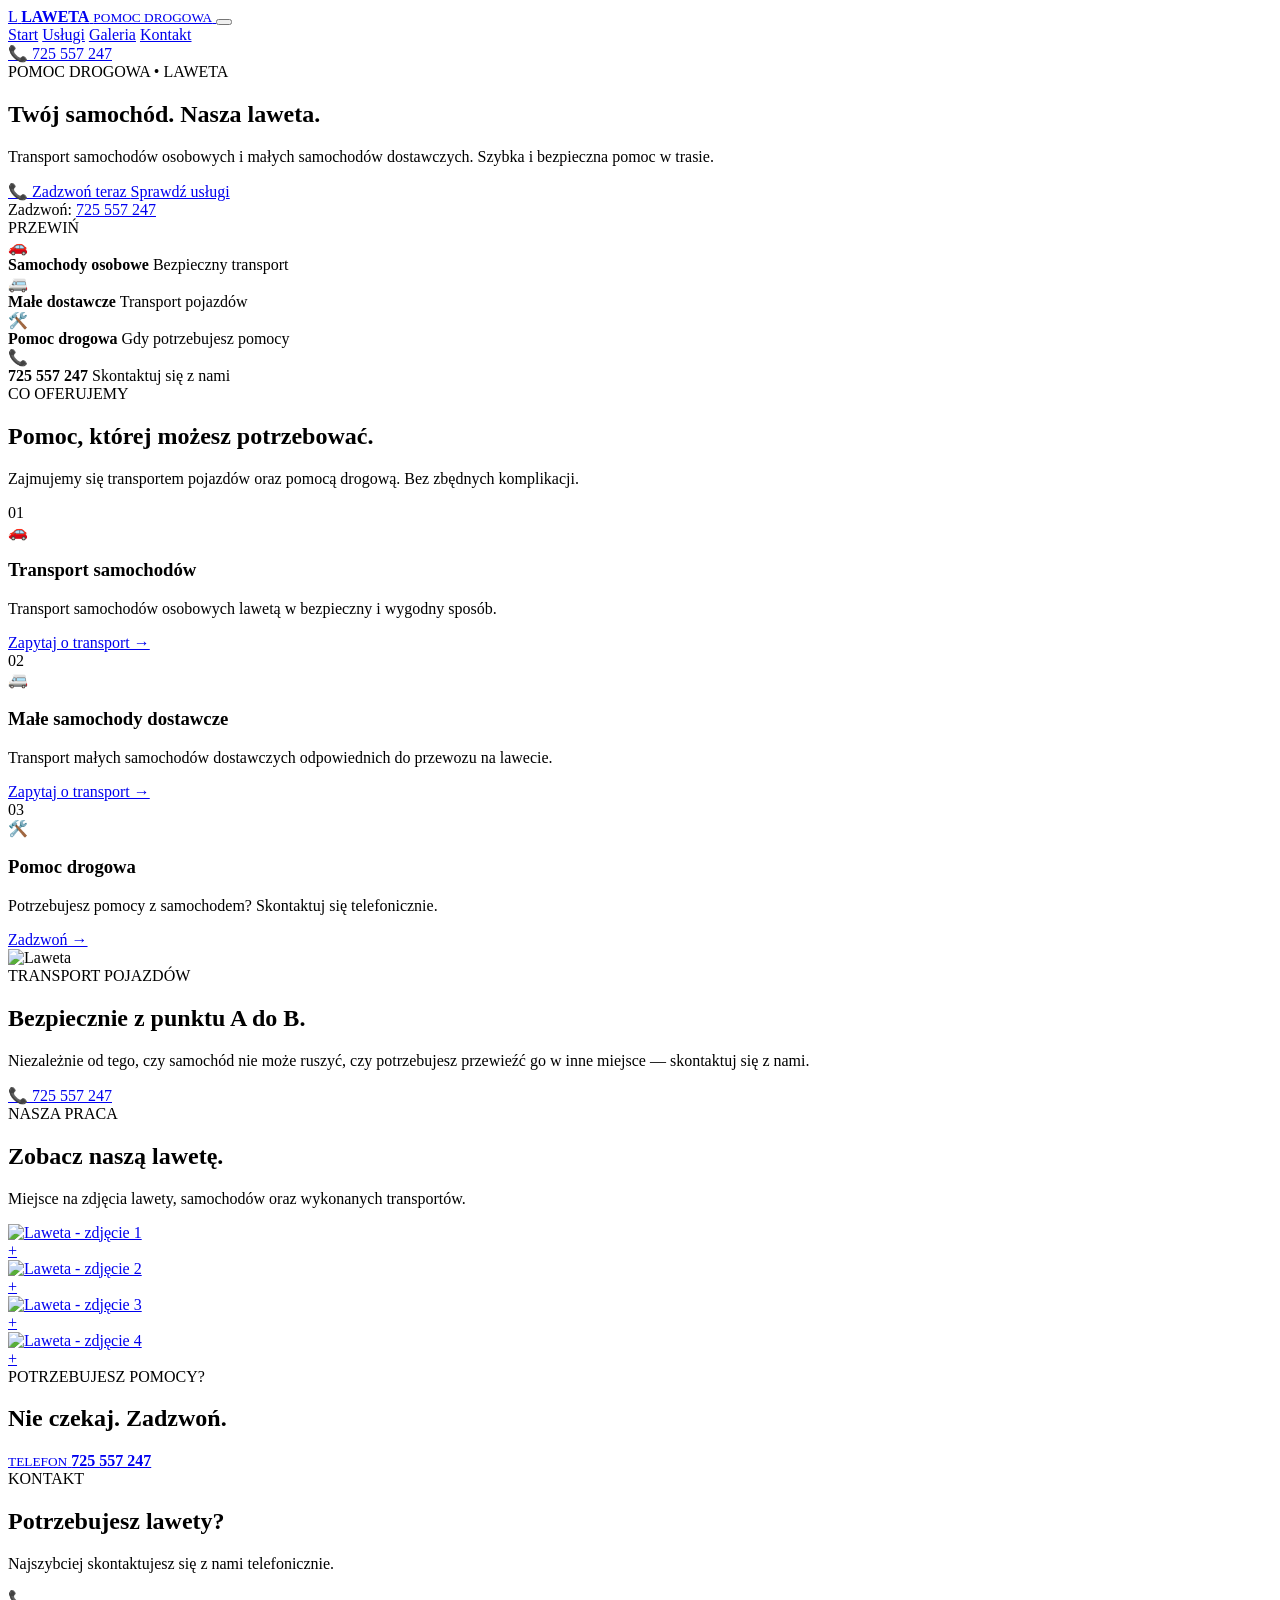
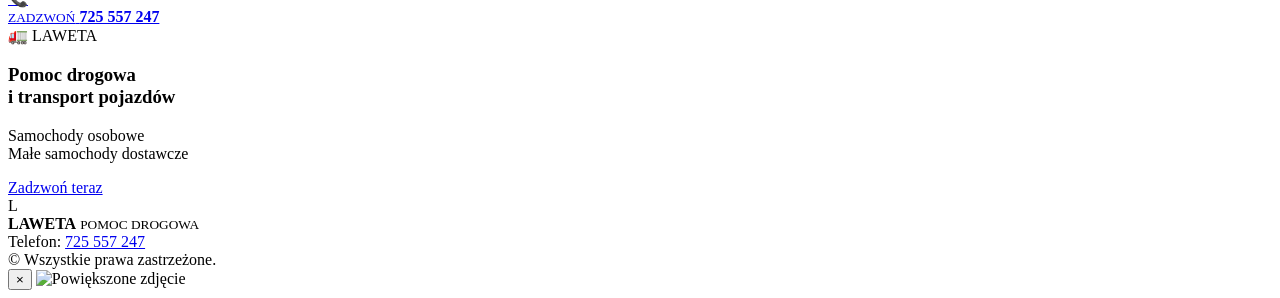
==== index.html @ d3f3c5e8 "Add initial HTML structure for towing service website This HTML file serves as the main structure fo" ====
<!DOCTYPE html>
<html lang="pl">
<head>
    <meta charset="UTF-8">
    <meta name="viewport" content="width=device-width, initial-scale=1.0">

    <meta name="description" content="Pomoc drogowa i transport pojazdów lawetą. Samochody osobowe i małe samochody dostawcze. Zadzwoń: 725 557 247.">
    <meta name="theme-color" content="#0b0b0b">

    <title>Laweta | Pomoc Drogowa — 725 557 247</title>

    <link rel="stylesheet" href="style.css">
</head>

<body>

    <!-- ================= HEADER ================= -->

    <header class="header" id="header">
        <div class="container nav">

            <a href="#home" class="logo">
                <span class="logo-mark">L</span>
                <span class="logo-text">
                    <strong>LAWETA</strong>
                    <small>POMOC DROGOWA</small>
                </span>
            </a>

            <button class="menu-toggle" id="menuToggle" aria-label="Otwórz menu">
                <span></span>
                <span></span>
                <span></span>
            </button>

            <nav class="nav-menu" id="navMenu">
                <a href="#home">Start</a>
                <a href="#uslugi">Usługi</a>
                <a href="#galeria">Galeria</a>
                <a href="#kontakt">Kontakt</a>
            </nav>

            <a href="tel:+48725557247" class="nav-phone">
                📞 725 557 247
            </a>

        </div>
    </header>


    <main>

        <!-- ================= HERO ================= -->

        <section class="hero" id="home">

            <div class="hero-overlay"></div>

            <div class="container hero-content">

                <div class="hero-text">

                    <div class="hero-badge">
                        <span class="status-dot"></span>
                        POMOC DROGOWA • LAWETA
                    </div>

                    <h1>
                        Twój samochód.
                        <span>Nasza laweta.</span>
                    </h1>

                    <p class="hero-description">
                        Transport samochodów osobowych i małych samochodów
                        dostawczych. Szybka i bezpieczna pomoc w trasie.
                    </p>

                    <div class="hero-buttons">

                        <a href="tel:+48725557247" class="btn btn-primary">
                            📞 Zadzwoń teraz
                        </a>

                        <a href="#uslugi" class="btn btn-secondary">
                            Sprawdź usługi
                        </a>

                    </div>

                    <div class="hero-phone">
                        <span>Zadzwoń:</span>
                        <a href="tel:+48725557247">725 557 247</a>
                    </div>

                </div>

            </div>

            <div class="scroll-down">
                <span></span>
                PRZEWIŃ
            </div>

        </section>


        <!-- ================= QUICK INFO ================= -->

        <section class="quick-info">

            <div class="container quick-grid">

                <div class="quick-item">
                    <div class="quick-icon">🚗</div>
                    <div>
                        <strong>Samochody osobowe</strong>
                        <span>Bezpieczny transport</span>
                    </div>
                </div>

                <div class="quick-item">
                    <div class="quick-icon">🚐</div>
                    <div>
                        <strong>Małe dostawcze</strong>
                        <span>Transport pojazdów</span>
                    </div>
                </div>

                <div class="quick-item">
                    <div class="quick-icon">🛠️</div>
                    <div>
                        <strong>Pomoc drogowa</strong>
                        <span>Gdy potrzebujesz pomocy</span>
                    </div>
                </div>

                <div class="quick-item">
                    <div class="quick-icon">📞</div>
                    <div>
                        <strong>725 557 247</strong>
                        <span>Skontaktuj się z nami</span>
                    </div>
                </div>

            </div>

        </section>


        <!-- ================= SERVICES ================= -->

        <section class="section services" id="uslugi">

            <div class="container">

                <div class="section-heading">

                    <div class="section-label">
                        <span></span>
                        CO OFERUJEMY
                    </div>

                    <h2>
                        Pomoc, której możesz
                        <span>potrzebować.</span>
                    </h2>

                    <p>
                        Zajmujemy się transportem pojazdów oraz pomocą
                        drogową. Bez zbędnych komplikacji.
                    </p>

                </div>


                <div class="services-grid">

                    <article class="service-card">

                        <div class="service-number">01</div>
                        <div class="service-icon">🚗</div>

                        <h3>Transport samochodów</h3>

                        <p>
                            Transport samochodów osobowych lawetą
                            w bezpieczny i wygodny sposób.
                        </p>

                        <a href="tel:+48725557247">
                            Zapytaj o transport →
                        </a>

                    </article>


                    <article class="service-card featured">

                        <div class="service-number">02</div>
                        <div class="service-icon">🚐</div>

                        <h3>Małe samochody dostawcze</h3>

                        <p>
                            Transport małych samochodów dostawczych
                            odpowiednich do przewozu na lawecie.
                        </p>

                        <a href="tel:+48725557247">
                            Zapytaj o transport →
                        </a>

                    </article>


                    <article class="service-card">

                        <div class="service-number">03</div>
                        <div class="service-icon">🛠️</div>

                        <h3>Pomoc drogowa</h3>

                        <p>
                            Potrzebujesz pomocy z samochodem?
                            Skontaktuj się telefonicznie.
                        </p>

                        <a href="tel:+48725557247">
                            Zadzwoń →
                        </a>

                    </article>

                </div>

            </div>

        </section>


        <!-- ================= IMAGE SECTION ================= -->

        <section class="photo-feature">

            <div class="photo-feature-image">

                <!--
                    ZMIEŃ NA SWOJE ZDJĘCIE:
                    images/laweta-1.jpg
                -->

                <img
                    src="images/laweta-1.jpg"
                    alt="Laweta"
                    loading="lazy"
                >

            </div>

            <div class="photo-feature-content">

                <div class="section-label">
                    <span></span>
                    TRANSPORT POJAZDÓW
                </div>

                <h2>
                    Bezpiecznie
                    <span>z punktu A do B.</span>
                </h2>

                <p>
                    Niezależnie od tego, czy samochód nie może ruszyć,
                    czy potrzebujesz przewieźć go w inne miejsce —
                    skontaktuj się z nami.
                </p>

                <a href="tel:+48725557247" class="btn btn-primary">
                    📞 725 557 247
                </a>

            </div>

        </section>


        <!-- ================= GALLERY ================= -->

        <section class="section gallery-section" id="galeria">

            <div class="container">

                <div class="section-heading gallery-heading">

                    <div class="section-label">
                        <span></span>
                        NASZA PRACA
                    </div>

                    <h2>
                        Zobacz <span>naszą lawetę.</span>
                    </h2>

                    <p>
                        Miejsce na zdjęcia lawety, samochodów oraz
                        wykonanych transportów.
                    </p>

                </div>


                <div class="gallery">

                    <a href="images/laweta-1.jpg"
                       class="gallery-item gallery-large"
                       data-lightbox="gallery">

                        <img
                            src="images/laweta-1.jpg"
                            alt="Laweta - zdjęcie 1"
                            loading="lazy"
                        >

                        <div class="gallery-overlay">
                            <span>+</span>
                        </div>

                    </a>


                    <a href="images/laweta-2.jpg"
                       class="gallery-item"
                       data-lightbox="gallery">

                        <img
                            src="images/laweta-2.jpg"
                            alt="Laweta - zdjęcie 2"
                            loading="lazy"
                        >

                        <div class="gallery-overlay">
                            <span>+</span>
                        </div>

                    </a>


                    <a href="images/laweta-3.jpg"
                       class="gallery-item"
                       data-lightbox="gallery">

                        <img
                            src="images/laweta-3.jpg"
                            alt="Laweta - zdjęcie 3"
                            loading="lazy"
                        >

                        <div class="gallery-overlay">
                            <span>+</span>
                        </div>

                    </a>


                    <a href="images/laweta-4.jpg"
                       class="gallery-item"
                       data-lightbox="gallery">

                        <img
                            src="images/laweta-4.jpg"
                            alt="Laweta - zdjęcie 4"
                            loading="lazy"
                        >

                        <div class="gallery-overlay">
                            <span>+</span>
                        </div>

                    </a>

                </div>

            </div>

        </section>


        <!-- ================= CTA ================= -->

        <section class="cta">

            <div class="cta-lines"></div>

            <div class="container cta-content">

                <div>
                    <div class="section-label">
                        <span></span>
                        POTRZEBUJESZ POMOCY?
                    </div>

                    <h2>
                        Nie czekaj.
                        <span>Zadzwoń.</span>
                    </h2>
                </div>

                <a href="tel:+48725557247" class="cta-phone">
                    <small>TELEFON</small>
                    <strong>725 557 247</strong>
                </a>

            </div>

        </section>


        <!-- ================= CONTACT ================= -->

        <section class="section contact" id="kontakt">

            <div class="container contact-grid">

                <div class="contact-info">

                    <div class="section-label">
                        <span></span>
                        KONTAKT
                    </div>

                    <h2>
                        Potrzebujesz
                        <span>lawety?</span>
                    </h2>

                    <p>
                        Najszybciej skontaktujesz się z nami
                        telefonicznie.
                    </p>

                    <a href="tel:+48725557247" class="contact-number">
                        <span>📞</span>
                        <div>
                            <small>ZADZWOŃ</small>
                            <strong>725 557 247</strong>
                        </div>
                    </a>

                </div>


                <div class="contact-box">

                    <div class="contact-box-top">
                        <span class="contact-icon">🚛</span>
                        <span>LAWETA</span>
                    </div>

                    <h3>
                        Pomoc drogowa<br>
                        i transport pojazdów
                    </h3>

                    <p>
                        Samochody osobowe<br>
                        Małe samochody dostawcze
                    </p>

                    <a href="tel:+48725557247" class="btn btn-primary">
                        Zadzwoń teraz
                    </a>

                </div>

            </div>

        </section>

    </main>


    <!-- ================= FOOTER ================= -->

    <footer class="footer">

        <div class="container footer-inner">

            <div class="footer-logo">
                <span class="logo-mark">L</span>

                <div>
                    <strong>LAWETA</strong>
                    <small>POMOC DROGOWA</small>
                </div>
            </div>

            <div class="footer-phone">
                <span>Telefon:</span>
                <a href="tel:+48725557247">725 557 247</a>
            </div>

            <div class="footer-copy">
                © <span id="year"></span> Wszystkie prawa zastrzeżone.
            </div>

        </div>

    </footer>


    <!-- ================= LIGHTBOX ================= -->

    <div class="lightbox" id="lightbox">

        <button class="lightbox-close" id="lightboxClose">
            ×
        </button>

        <img id="lightboxImage" src="" alt="Powiększone zdjęcie">

    </div>


    <script src="script.js"></script>

</body>
</html>
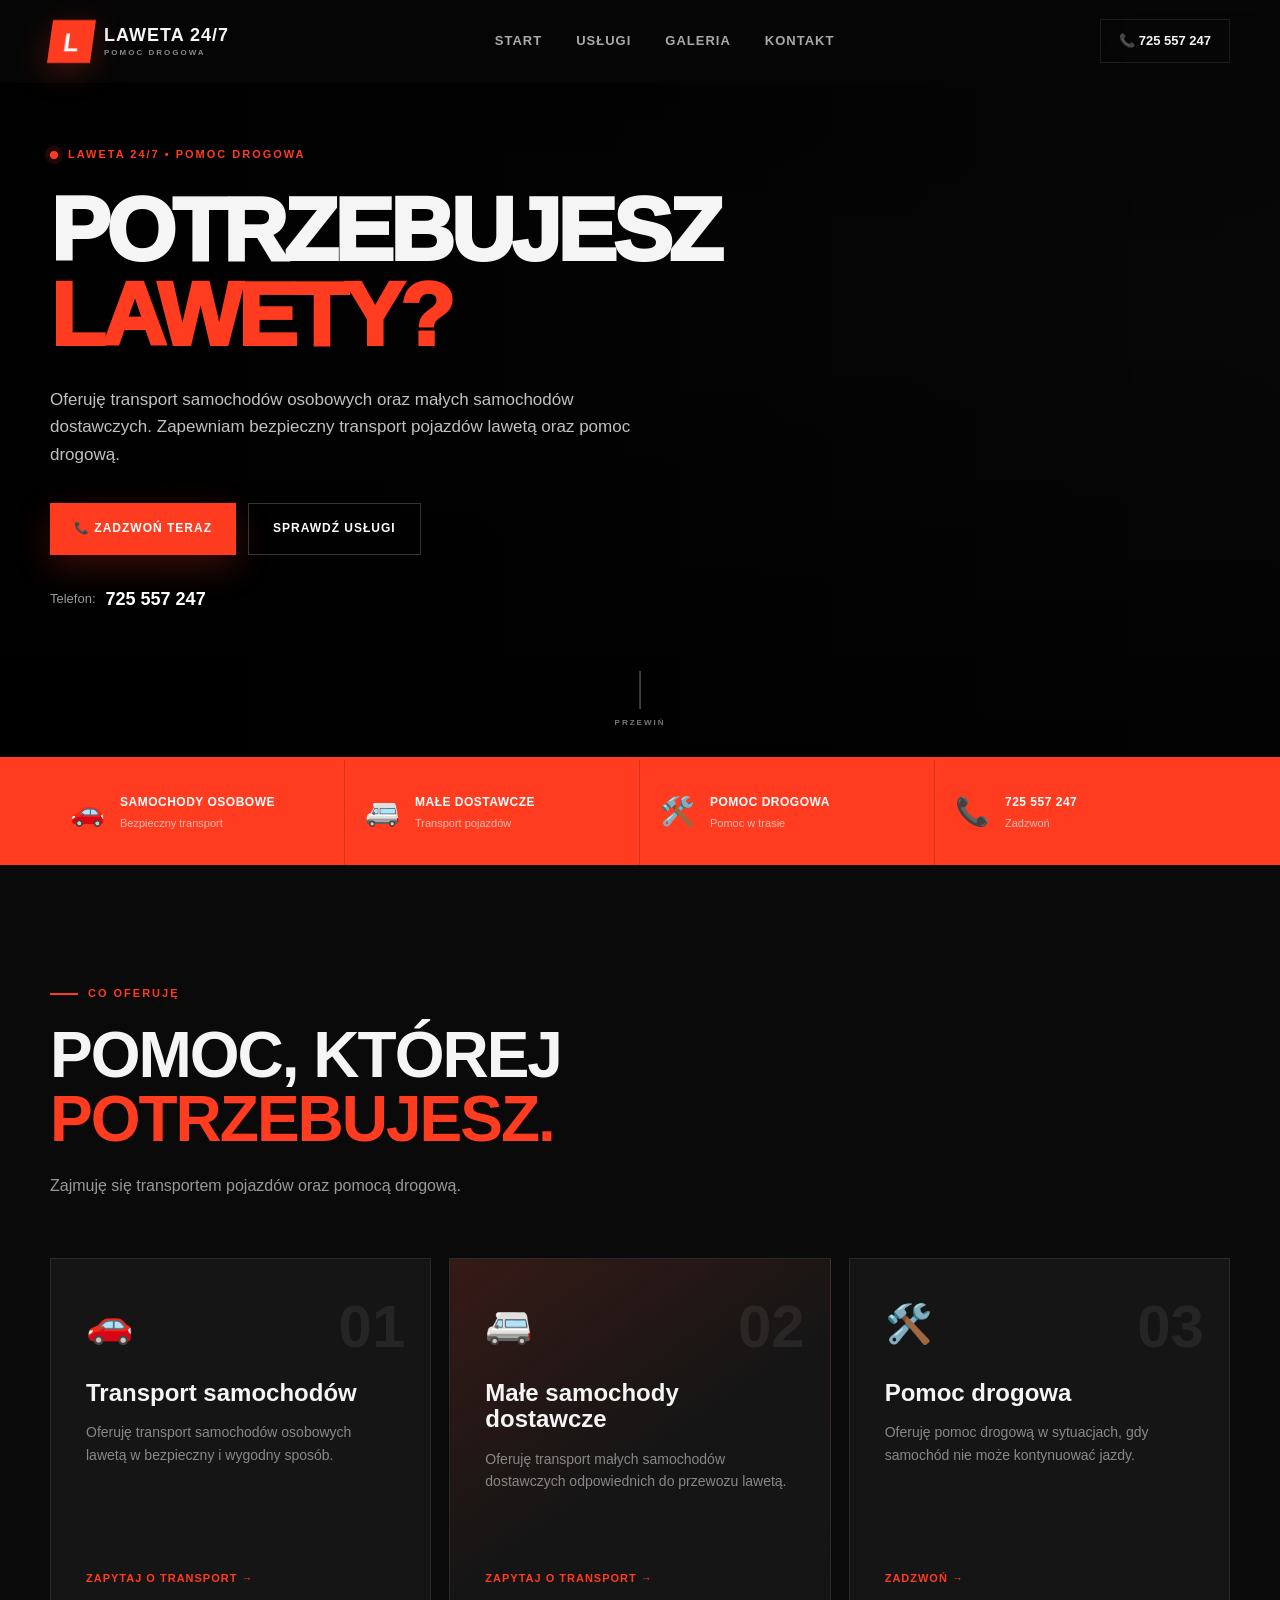
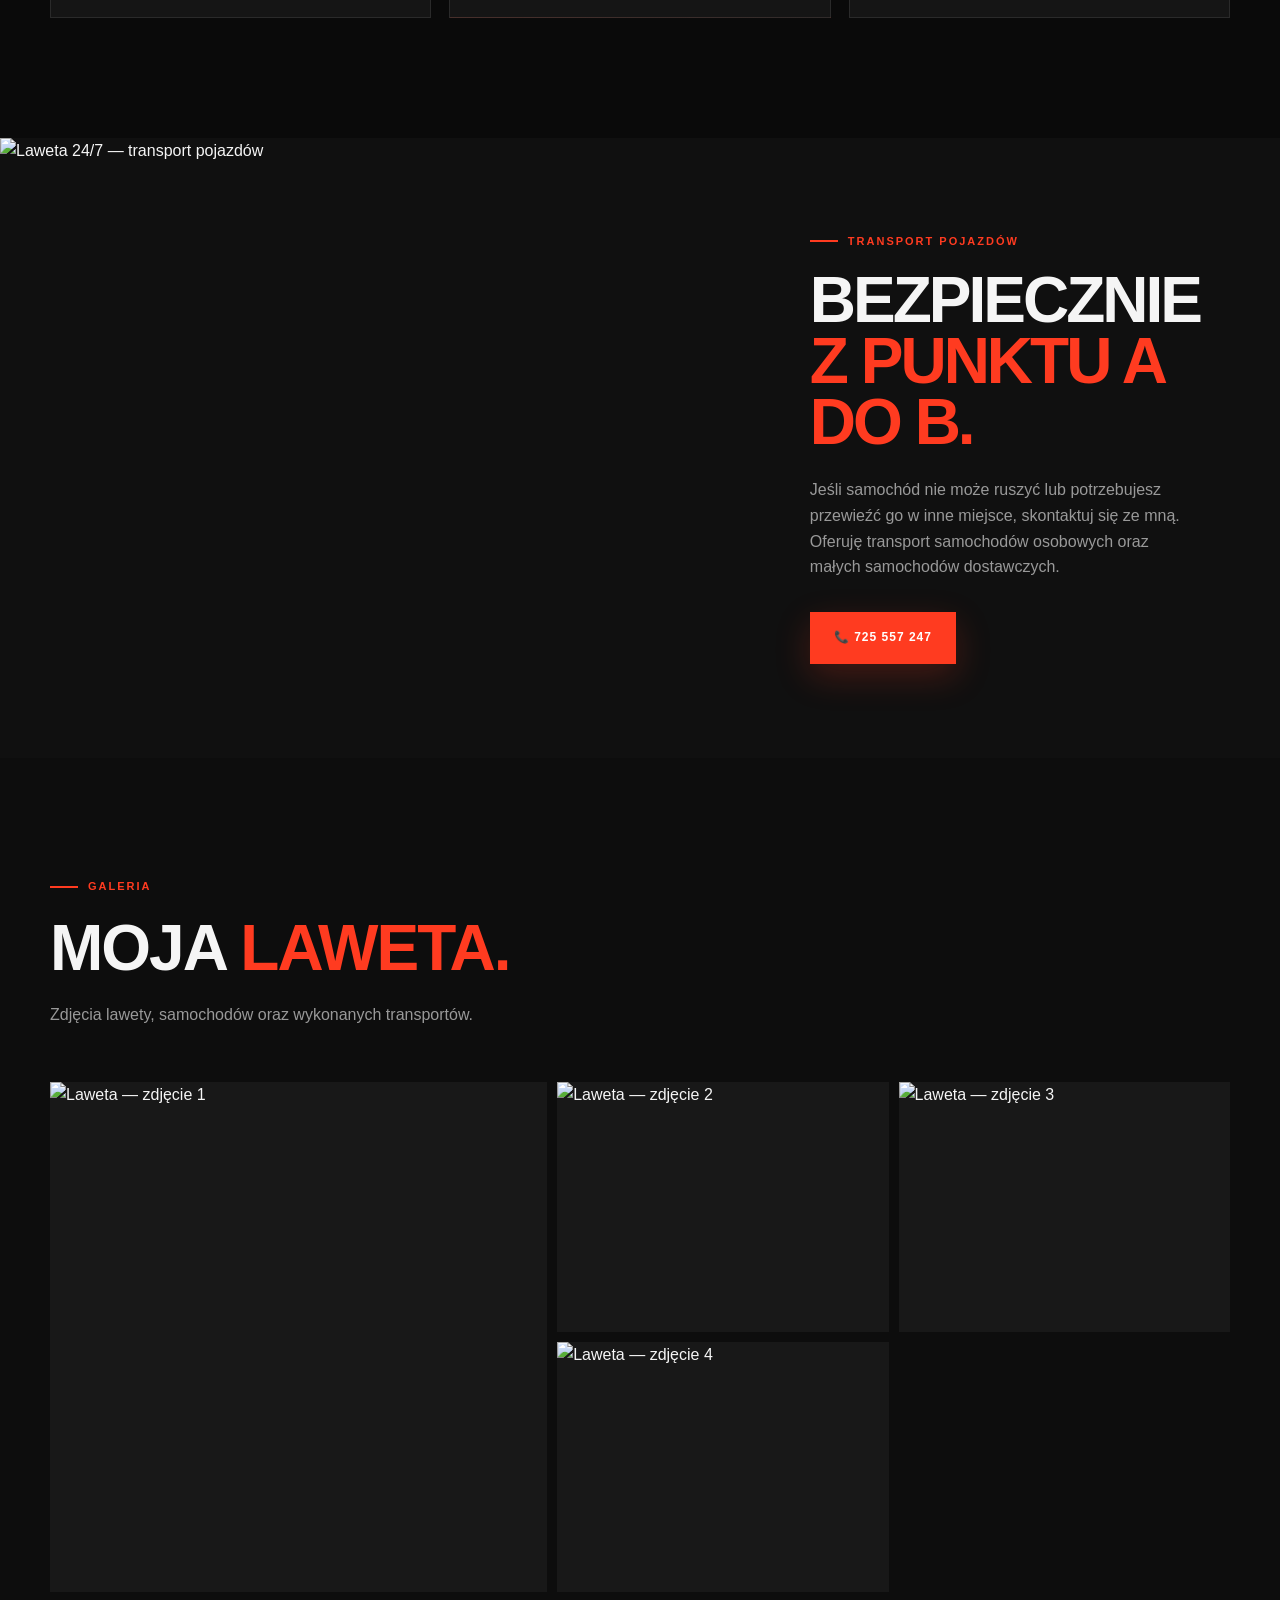
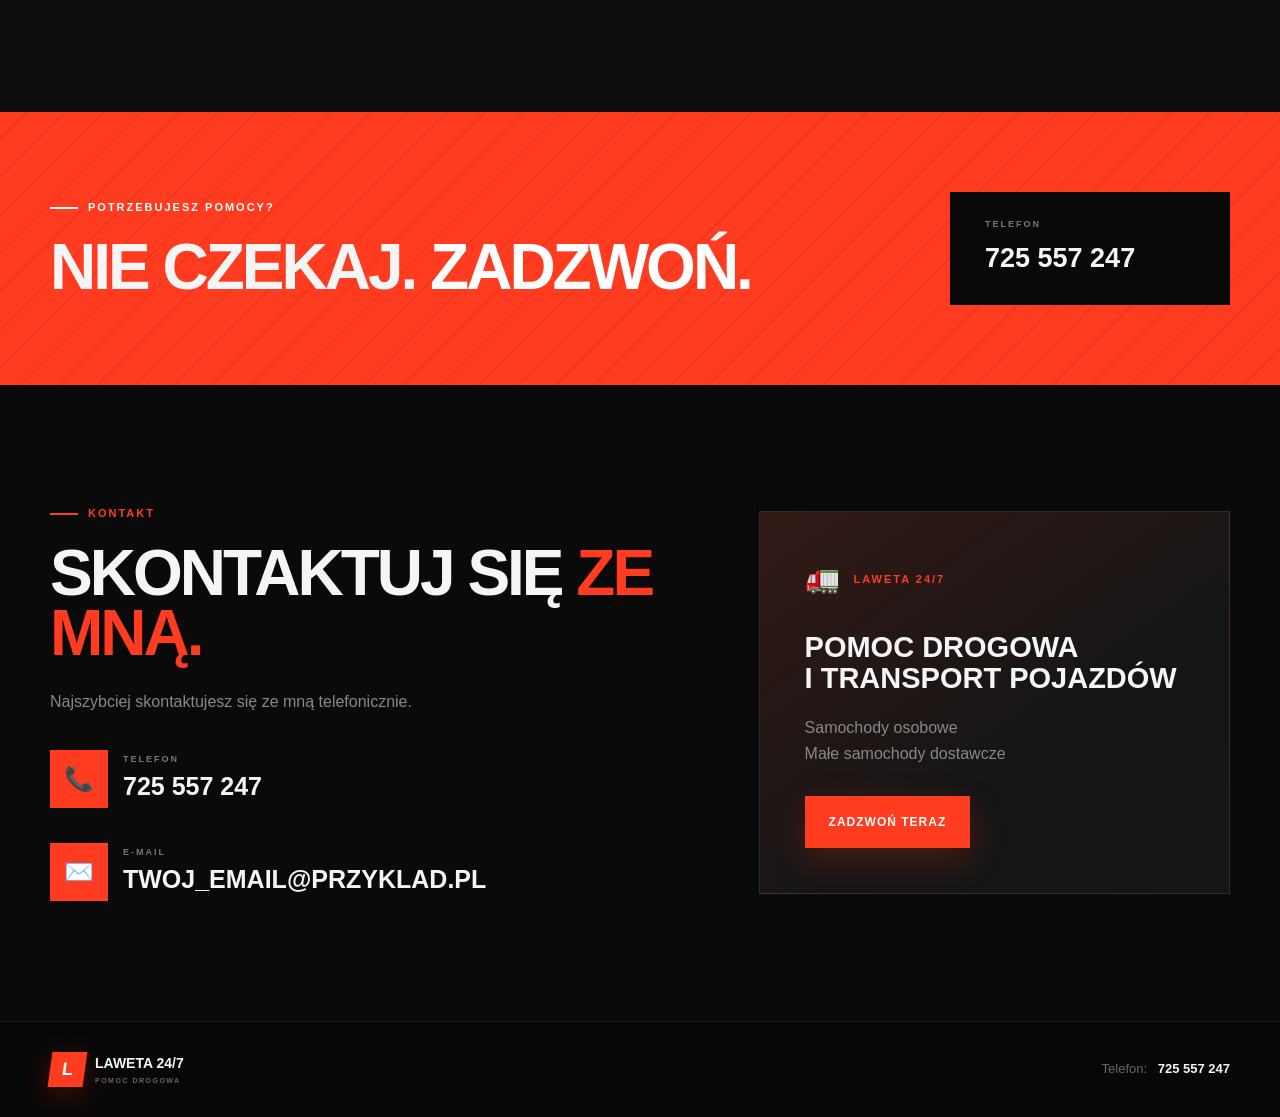
==== commit 1f80eee4: "Refactor HTML for SEO improvements and structure Updated meta tags and content for SEO and clarity." ====
--- a/index.html
+++ b/index.html
@@ -1,527 +1,1087 @@
 <!DOCTYPE html>
 <html lang="pl">
 <head>
+
     <meta charset="UTF-8">
-    <meta name="viewport" content="width=device-width, initial-scale=1.0">
-
-    <meta name="description" content="Pomoc drogowa i transport pojazdów lawetą. Samochody osobowe i małe samochody dostawcze. Zadzwoń: 725 557 247.">
-    <meta name="theme-color" content="#0b0b0b">
-
-    <title>Laweta | Pomoc Drogowa — 725 557 247</title>
-
-    <link rel="stylesheet" href="style.css">
+
+    <meta
+        name="viewport"
+        content="width=device-width, initial-scale=1.0"
+    >
+
+    <!-- ================= SEO ================= -->
+
+    <title>
+        Laweta 24/7 — Pomoc Drogowa i Transport Samochodów
+    </title>
+
+    <meta
+        name="description"
+        content="Laweta 24/7 — pomoc drogowa oraz transport samochodów osobowych i małych samochodów dostawczych. Bezpieczny transport pojazdów lawetą. Telefon: 725 557 247."
+    >
+
+    <meta
+        name="keywords"
+        content="laweta 24/7, laweta, pomoc drogowa, transport samochodów, transport aut, laweta samochodowa, holowanie, małe samochody dostawcze"
+    >
+
+    <meta
+        name="robots"
+        content="index, follow"
+    >
+
+    <meta
+        name="theme-color"
+        content="#0a0a0a"
+    >
+
+    <!-- ================= SOCIAL MEDIA ================= -->
+
+    <meta
+        property="og:title"
+        content="Laweta 24/7 — Pomoc Drogowa"
+    >
+
+    <meta
+        property="og:description"
+        content="Pomoc drogowa i transport samochodów osobowych oraz małych samochodów dostawczych. Telefon: 725 557 247."
+    >
+
+    <meta
+        property="og:type"
+        content="website"
+    >
+
+    <!-- ================= CSS ================= -->
+
+    <link
+        rel="stylesheet"
+        href="style.css"
+    >
+
 </head>
 
+
 <body>
 
-    <!-- ================= HEADER ================= -->
-
-    <header class="header" id="header">
-        <div class="container nav">
-
-            <a href="#home" class="logo">
-                <span class="logo-mark">L</span>
-                <span class="logo-text">
-                    <strong>LAWETA</strong>
-                    <small>POMOC DROGOWA</small>
+
+<!-- =====================================================
+     HEADER
+===================================================== -->
+
+<header
+    class="header"
+    id="header"
+>
+
+    <div class="container nav">
+
+
+        <!-- LOGO -->
+
+        <a
+            href="#home"
+            class="logo"
+        >
+
+            <span class="logo-mark">
+                L
+            </span>
+
+            <span class="logo-text">
+
+                <strong>
+                    LAWETA 24/7
+                </strong>
+
+                <small>
+                    POMOC DROGOWA
+                </small>
+
+            </span>
+
+        </a>
+
+
+        <!-- MOBILE MENU BUTTON -->
+
+        <button
+            class="menu-toggle"
+            id="menuToggle"
+            aria-label="Otwórz menu"
+            aria-expanded="false"
+        >
+
+            <span></span>
+            <span></span>
+            <span></span>
+
+        </button>
+
+
+        <!-- MENU -->
+
+        <nav
+            class="nav-menu"
+            id="navMenu"
+        >
+
+            <a href="#home">
+                Start
+            </a>
+
+            <a href="#uslugi">
+                Usługi
+            </a>
+
+            <a href="#galeria">
+                Galeria
+            </a>
+
+            <a href="#kontakt">
+                Kontakt
+            </a>
+
+        </nav>
+
+
+        <!-- TELEFON -->
+
+        <a
+            href="tel:+48725557247"
+            class="nav-phone"
+        >
+            📞 725 557 247
+        </a>
+
+    </div>
+
+</header>
+
+
+
+<main>
+
+
+<!-- =====================================================
+     HERO
+===================================================== -->
+
+<section
+    class="hero"
+    id="home"
+>
+
+    <div class="hero-overlay"></div>
+
+
+    <div class="container hero-content">
+
+
+        <div class="hero-text">
+
+
+            <div class="hero-badge">
+
+                <span class="status-dot"></span>
+
+                LAWETA 24/7 • POMOC DROGOWA
+
+            </div>
+
+
+            <h1>
+
+                Potrzebujesz
+                <span>lawety?</span>
+
+            </h1>
+
+
+            <p class="hero-description">
+
+                Oferuję transport samochodów osobowych
+                oraz małych samochodów dostawczych.
+                Zapewniam bezpieczny transport pojazdów
+                lawetą oraz pomoc drogową.
+
+            </p>
+
+
+            <div class="hero-buttons">
+
+
+                <a
+                    href="tel:+48725557247"
+                    class="btn btn-primary"
+                >
+
+                    📞 Zadzwoń teraz
+
+                </a>
+
+
+                <a
+                    href="#uslugi"
+                    class="btn btn-secondary"
+                >
+
+                    Sprawdź usługi
+
+                </a>
+
+            </div>
+
+
+            <div class="hero-phone">
+
+                <span>
+                    Telefon:
                 </span>
-            </a>
-
-            <button class="menu-toggle" id="menuToggle" aria-label="Otwórz menu">
+
+                <a href="tel:+48725557247">
+                    725 557 247
+                </a>
+
+            </div>
+
+
+        </div>
+
+    </div>
+
+
+    <div class="scroll-down">
+
+        <span></span>
+
+        PRZEWIŃ
+
+    </div>
+
+</section>
+
+
+
+<!-- =====================================================
+     QUICK INFO
+===================================================== -->
+
+<section class="quick-info">
+
+    <div class="container quick-grid">
+
+
+        <div class="quick-item">
+
+            <div class="quick-icon">
+                🚗
+            </div>
+
+            <div>
+
+                <strong>
+                    Samochody osobowe
+                </strong>
+
+                <span>
+                    Bezpieczny transport
+                </span>
+
+            </div>
+
+        </div>
+
+
+
+        <div class="quick-item">
+
+            <div class="quick-icon">
+                🚐
+            </div>
+
+            <div>
+
+                <strong>
+                    Małe dostawcze
+                </strong>
+
+                <span>
+                    Transport pojazdów
+                </span>
+
+            </div>
+
+        </div>
+
+
+
+        <div class="quick-item">
+
+            <div class="quick-icon">
+                🛠️
+            </div>
+
+            <div>
+
+                <strong>
+                    Pomoc drogowa
+                </strong>
+
+                <span>
+                    Pomoc w trasie
+                </span>
+
+            </div>
+
+        </div>
+
+
+
+        <div class="quick-item">
+
+            <div class="quick-icon">
+                📞
+            </div>
+
+            <div>
+
+                <strong>
+                    725 557 247
+                </strong>
+
+                <span>
+                    Zadzwoń
+                </span>
+
+            </div>
+
+        </div>
+
+
+    </div>
+
+</section>
+
+
+
+<!-- =====================================================
+     USŁUGI
+===================================================== -->
+
+<section
+    class="section services"
+    id="uslugi"
+>
+
+    <div class="container">
+
+
+        <div class="section-heading">
+
+
+            <div class="section-label">
+
                 <span></span>
+
+                CO OFERUJĘ
+
+            </div>
+
+
+            <h2>
+
+                Pomoc, której
+                <span>potrzebujesz.</span>
+
+            </h2>
+
+
+            <p>
+
+                Zajmuję się transportem pojazdów
+                oraz pomocą drogową.
+
+            </p>
+
+
+        </div>
+
+
+
+        <div class="services-grid">
+
+
+            <!-- USŁUGA 1 -->
+
+            <article class="service-card">
+
+
+                <div class="service-number">
+                    01
+                </div>
+
+
+                <div class="service-icon">
+                    🚗
+                </div>
+
+
+                <h3>
+                    Transport samochodów
+                </h3>
+
+
+                <p>
+
+                    Oferuję transport samochodów
+                    osobowych lawetą w bezpieczny
+                    i wygodny sposób.
+
+                </p>
+
+
+                <a href="tel:+48725557247">
+
+                    Zapytaj o transport →
+
+                </a>
+
+
+            </article>
+
+
+
+            <!-- USŁUGA 2 -->
+
+            <article class="service-card featured">
+
+
+                <div class="service-number">
+                    02
+                </div>
+
+
+                <div class="service-icon">
+                    🚐
+                </div>
+
+
+                <h3>
+                    Małe samochody dostawcze
+                </h3>
+
+
+                <p>
+
+                    Oferuję transport małych
+                    samochodów dostawczych
+                    odpowiednich do przewozu lawetą.
+
+                </p>
+
+
+                <a href="tel:+48725557247">
+
+                    Zapytaj o transport →
+
+                </a>
+
+
+            </article>
+
+
+
+            <!-- USŁUGA 3 -->
+
+            <article class="service-card">
+
+
+                <div class="service-number">
+                    03
+                </div>
+
+
+                <div class="service-icon">
+                    🛠️
+                </div>
+
+
+                <h3>
+                    Pomoc drogowa
+                </h3>
+
+
+                <p>
+
+                    Oferuję pomoc drogową
+                    w sytuacjach, gdy samochód
+                    nie może kontynuować jazdy.
+
+                </p>
+
+
+                <a href="tel:+48725557247">
+
+                    Zadzwoń →
+
+                </a>
+
+
+            </article>
+
+
+        </div>
+
+    </div>
+
+</section>
+
+
+
+<!-- =====================================================
+     ZDJĘCIE / INFORMACJA
+===================================================== -->
+
+<section class="photo-feature">
+
+
+    <div class="photo-feature-image">
+
+        <!--
+            TUTAJ WSTAW ZDJĘCIE LAWETY
+
+            Plik:
+            images/laweta-1.jpg
+        -->
+
+        <img
+            src="images/laweta-1.jpg"
+            alt="Laweta 24/7 — transport pojazdów"
+            loading="lazy"
+        >
+
+    </div>
+
+
+
+    <div class="photo-feature-content">
+
+
+        <div class="section-label">
+
+            <span></span>
+
+            TRANSPORT POJAZDÓW
+
+        </div>
+
+
+        <h2>
+
+            Bezpiecznie
+            <span>z punktu A do B.</span>
+
+        </h2>
+
+
+        <p>
+
+            Jeśli samochód nie może ruszyć lub potrzebujesz
+            przewieźć go w inne miejsce, skontaktuj się ze mną.
+            Oferuję transport samochodów osobowych oraz małych
+            samochodów dostawczych.
+
+        </p>
+
+
+        <a
+            href="tel:+48725557247"
+            class="btn btn-primary"
+        >
+
+            📞 725 557 247
+
+        </a>
+
+
+    </div>
+
+
+</section>
+
+
+
+<!-- =====================================================
+     GALERIA
+===================================================== -->
+
+<section
+    class="section gallery-section"
+    id="galeria"
+>
+
+    <div class="container">
+
+
+        <div class="section-heading gallery-heading">
+
+
+            <div class="section-label">
+
                 <span></span>
-                <span></span>
-            </button>
-
-            <nav class="nav-menu" id="navMenu">
-                <a href="#home">Start</a>
-                <a href="#uslugi">Usługi</a>
-                <a href="#galeria">Galeria</a>
-                <a href="#kontakt">Kontakt</a>
-            </nav>
-
-            <a href="tel:+48725557247" class="nav-phone">
-                📞 725 557 247
-            </a>
-
-        </div>
-    </header>
-
-
-    <main>
-
-        <!-- ================= HERO ================= -->
-
-        <section class="hero" id="home">
-
-            <div class="hero-overlay"></div>
-
-            <div class="container hero-content">
-
-                <div class="hero-text">
-
-                    <div class="hero-badge">
-                        <span class="status-dot"></span>
-                        POMOC DROGOWA • LAWETA
-                    </div>
-
-                    <h1>
-                        Twój samochód.
-                        <span>Nasza laweta.</span>
-                    </h1>
-
-                    <p class="hero-description">
-                        Transport samochodów osobowych i małych samochodów
-                        dostawczych. Szybka i bezpieczna pomoc w trasie.
-                    </p>
-
-                    <div class="hero-buttons">
-
-                        <a href="tel:+48725557247" class="btn btn-primary">
-                            📞 Zadzwoń teraz
-                        </a>
-
-                        <a href="#uslugi" class="btn btn-secondary">
-                            Sprawdź usługi
-                        </a>
-
-                    </div>
-
-                    <div class="hero-phone">
-                        <span>Zadzwoń:</span>
-                        <a href="tel:+48725557247">725 557 247</a>
-                    </div>
-
-                </div>
-
-            </div>
-
-            <div class="scroll-down">
-                <span></span>
-                PRZEWIŃ
-            </div>
-
-        </section>
-
-
-        <!-- ================= QUICK INFO ================= -->
-
-        <section class="quick-info">
-
-            <div class="container quick-grid">
-
-                <div class="quick-item">
-                    <div class="quick-icon">🚗</div>
-                    <div>
-                        <strong>Samochody osobowe</strong>
-                        <span>Bezpieczny transport</span>
-                    </div>
-                </div>
-
-                <div class="quick-item">
-                    <div class="quick-icon">🚐</div>
-                    <div>
-                        <strong>Małe dostawcze</strong>
-                        <span>Transport pojazdów</span>
-                    </div>
-                </div>
-
-                <div class="quick-item">
-                    <div class="quick-icon">🛠️</div>
-                    <div>
-                        <strong>Pomoc drogowa</strong>
-                        <span>Gdy potrzebujesz pomocy</span>
-                    </div>
-                </div>
-
-                <div class="quick-item">
-                    <div class="quick-icon">📞</div>
-                    <div>
-                        <strong>725 557 247</strong>
-                        <span>Skontaktuj się z nami</span>
-                    </div>
-                </div>
-
-            </div>
-
-        </section>
-
-
-        <!-- ================= SERVICES ================= -->
-
-        <section class="section services" id="uslugi">
-
-            <div class="container">
-
-                <div class="section-heading">
-
-                    <div class="section-label">
-                        <span></span>
-                        CO OFERUJEMY
-                    </div>
-
-                    <h2>
-                        Pomoc, której możesz
-                        <span>potrzebować.</span>
-                    </h2>
-
-                    <p>
-                        Zajmujemy się transportem pojazdów oraz pomocą
-                        drogową. Bez zbędnych komplikacji.
-                    </p>
-
-                </div>
-
-
-                <div class="services-grid">
-
-                    <article class="service-card">
-
-                        <div class="service-number">01</div>
-                        <div class="service-icon">🚗</div>
-
-                        <h3>Transport samochodów</h3>
-
-                        <p>
-                            Transport samochodów osobowych lawetą
-                            w bezpieczny i wygodny sposób.
-                        </p>
-
-                        <a href="tel:+48725557247">
-                            Zapytaj o transport →
-                        </a>
-
-                    </article>
-
-
-                    <article class="service-card featured">
-
-                        <div class="service-number">02</div>
-                        <div class="service-icon">🚐</div>
-
-                        <h3>Małe samochody dostawcze</h3>
-
-                        <p>
-                            Transport małych samochodów dostawczych
-                            odpowiednich do przewozu na lawecie.
-                        </p>
-
-                        <a href="tel:+48725557247">
-                            Zapytaj o transport →
-                        </a>
-
-                    </article>
-
-
-                    <article class="service-card">
-
-                        <div class="service-number">03</div>
-                        <div class="service-icon">🛠️</div>
-
-                        <h3>Pomoc drogowa</h3>
-
-                        <p>
-                            Potrzebujesz pomocy z samochodem?
-                            Skontaktuj się telefonicznie.
-                        </p>
-
-                        <a href="tel:+48725557247">
-                            Zadzwoń →
-                        </a>
-
-                    </article>
-
-                </div>
-
-            </div>
-
-        </section>
-
-
-        <!-- ================= IMAGE SECTION ================= -->
-
-        <section class="photo-feature">
-
-            <div class="photo-feature-image">
-
-                <!--
-                    ZMIEŃ NA SWOJE ZDJĘCIE:
-                    images/laweta-1.jpg
-                -->
+
+                GALERIA
+
+            </div>
+
+
+            <h2>
+
+                Moja
+                <span>laweta.</span>
+
+            </h2>
+
+
+            <p>
+
+                Zdjęcia lawety, samochodów
+                oraz wykonanych transportów.
+
+            </p>
+
+
+        </div>
+
+
+
+        <div class="gallery">
+
+
+            <!-- ZDJĘCIE 1 -->
+
+            <a
+                href="images/laweta-1.jpg"
+                class="gallery-item gallery-large"
+                data-lightbox="gallery"
+            >
 
                 <img
                     src="images/laweta-1.jpg"
-                    alt="Laweta"
+                    alt="Laweta — zdjęcie 1"
                     loading="lazy"
                 >
 
-            </div>
-
-            <div class="photo-feature-content">
-
-                <div class="section-label">
-                    <span></span>
-                    TRANSPORT POJAZDÓW
-                </div>
-
-                <h2>
-                    Bezpiecznie
-                    <span>z punktu A do B.</span>
-                </h2>
-
-                <p>
-                    Niezależnie od tego, czy samochód nie może ruszyć,
-                    czy potrzebujesz przewieźć go w inne miejsce —
-                    skontaktuj się z nami.
-                </p>
-
-                <a href="tel:+48725557247" class="btn btn-primary">
-                    📞 725 557 247
-                </a>
-
-            </div>
-
-        </section>
-
-
-        <!-- ================= GALLERY ================= -->
-
-        <section class="section gallery-section" id="galeria">
-
-            <div class="container">
-
-                <div class="section-heading gallery-heading">
-
-                    <div class="section-label">
-                        <span></span>
-                        NASZA PRACA
-                    </div>
-
-                    <h2>
-                        Zobacz <span>naszą lawetę.</span>
-                    </h2>
-
-                    <p>
-                        Miejsce na zdjęcia lawety, samochodów oraz
-                        wykonanych transportów.
-                    </p>
-
-                </div>
-
-
-                <div class="gallery">
-
-                    <a href="images/laweta-1.jpg"
-                       class="gallery-item gallery-large"
-                       data-lightbox="gallery">
-
-                        <img
-                            src="images/laweta-1.jpg"
-                            alt="Laweta - zdjęcie 1"
-                            loading="lazy"
-                        >
-
-                        <div class="gallery-overlay">
-                            <span>+</span>
-                        </div>
-
-                    </a>
-
-
-                    <a href="images/laweta-2.jpg"
-                       class="gallery-item"
-                       data-lightbox="gallery">
-
-                        <img
-                            src="images/laweta-2.jpg"
-                            alt="Laweta - zdjęcie 2"
-                            loading="lazy"
-                        >
-
-                        <div class="gallery-overlay">
-                            <span>+</span>
-                        </div>
-
-                    </a>
-
-
-                    <a href="images/laweta-3.jpg"
-                       class="gallery-item"
-                       data-lightbox="gallery">
-
-                        <img
-                            src="images/laweta-3.jpg"
-                            alt="Laweta - zdjęcie 3"
-                            loading="lazy"
-                        >
-
-                        <div class="gallery-overlay">
-                            <span>+</span>
-                        </div>
-
-                    </a>
-
-
-                    <a href="images/laweta-4.jpg"
-                       class="gallery-item"
-                       data-lightbox="gallery">
-
-                        <img
-                            src="images/laweta-4.jpg"
-                            alt="Laweta - zdjęcie 4"
-                            loading="lazy"
-                        >
-
-                        <div class="gallery-overlay">
-                            <span>+</span>
-                        </div>
-
-                    </a>
-
-                </div>
-
-            </div>
-
-        </section>
-
-
-        <!-- ================= CTA ================= -->
-
-        <section class="cta">
-
-            <div class="cta-lines"></div>
-
-            <div class="container cta-content">
+                <div class="gallery-overlay">
+
+                    <span>
+                        +
+                    </span>
+
+                </div>
+
+            </a>
+
+
+
+            <!-- ZDJĘCIE 2 -->
+
+            <a
+                href="images/laweta-2.jpg"
+                class="gallery-item"
+                data-lightbox="gallery"
+            >
+
+                <img
+                    src="images/laweta-2.jpg"
+                    alt="Laweta — zdjęcie 2"
+                    loading="lazy"
+                >
+
+                <div class="gallery-overlay">
+
+                    <span>
+                        +
+                    </span>
+
+                </div>
+
+            </a>
+
+
+
+            <!-- ZDJĘCIE 3 -->
+
+            <a
+                href="images/laweta-3.jpg"
+                class="gallery-item"
+                data-lightbox="gallery"
+            >
+
+                <img
+                    src="images/laweta-3.jpg"
+                    alt="Laweta — zdjęcie 3"
+                    loading="lazy"
+                >
+
+                <div class="gallery-overlay">
+
+                    <span>
+                        +
+                    </span>
+
+                </div>
+
+            </a>
+
+
+
+            <!-- ZDJĘCIE 4 -->
+
+            <a
+                href="images/laweta-4.jpg"
+                class="gallery-item"
+                data-lightbox="gallery"
+            >
+
+                <img
+                    src="images/laweta-4.jpg"
+                    alt="Laweta — zdjęcie 4"
+                    loading="lazy"
+                >
+
+                <div class="gallery-overlay">
+
+                    <span>
+                        +
+                    </span>
+
+                </div>
+
+            </a>
+
+
+        </div>
+
+    </div>
+
+</section>
+
+
+
+<!-- =====================================================
+     CTA
+===================================================== -->
+
+<section class="cta">
+
+
+    <div class="cta-lines"></div>
+
+
+    <div class="container cta-content">
+
+
+        <div>
+
+
+            <div class="section-label">
+
+                <span></span>
+
+                POTRZEBUJESZ POMOCY?
+
+            </div>
+
+
+            <h2>
+
+                Nie czekaj.
+                <span>Zadzwoń.</span>
+
+            </h2>
+
+
+        </div>
+
+
+
+        <a
+            href="tel:+48725557247"
+            class="cta-phone"
+        >
+
+            <small>
+                TELEFON
+            </small>
+
+            <strong>
+                725 557 247
+            </strong>
+
+        </a>
+
+
+    </div>
+
+</section>
+
+
+
+<!-- =====================================================
+     KONTAKT
+===================================================== -->
+
+<section
+    class="section contact"
+    id="kontakt"
+>
+
+    <div class="container contact-grid">
+
+
+        <div class="contact-info">
+
+
+            <div class="section-label">
+
+                <span></span>
+
+                KONTAKT
+
+            </div>
+
+
+            <h2>
+
+                Skontaktuj się
+                <span>ze mną.</span>
+
+            </h2>
+
+
+            <p>
+
+                Najszybciej skontaktujesz się
+                ze mną telefonicznie.
+
+            </p>
+
+
+            <!-- TELEFON -->
+
+            <a
+                href="tel:+48725557247"
+                class="contact-number"
+            >
+
+                <span>
+                    📞
+                </span>
 
                 <div>
-                    <div class="section-label">
-                        <span></span>
-                        POTRZEBUJESZ POMOCY?
-                    </div>
-
-                    <h2>
-                        Nie czekaj.
-                        <span>Zadzwoń.</span>
-                    </h2>
-                </div>
-
-                <a href="tel:+48725557247" class="cta-phone">
-                    <small>TELEFON</small>
-                    <strong>725 557 247</strong>
-                </a>
-
-            </div>
-
-        </section>
-
-
-        <!-- ================= CONTACT ================= -->
-
-        <section class="section contact" id="kontakt">
-
-            <div class="container contact-grid">
-
-                <div class="contact-info">
-
-                    <div class="section-label">
-                        <span></span>
-                        KONTAKT
-                    </div>
-
-                    <h2>
-                        Potrzebujesz
-                        <span>lawety?</span>
-                    </h2>
-
-                    <p>
-                        Najszybciej skontaktujesz się z nami
-                        telefonicznie.
-                    </p>
-
-                    <a href="tel:+48725557247" class="contact-number">
-                        <span>📞</span>
-                        <div>
-                            <small>ZADZWOŃ</small>
-                            <strong>725 557 247</strong>
-                        </div>
-                    </a>
-
-                </div>
-
-
-                <div class="contact-box">
-
-                    <div class="contact-box-top">
-                        <span class="contact-icon">🚛</span>
-                        <span>LAWETA</span>
-                    </div>
-
-                    <h3>
-                        Pomoc drogowa<br>
-                        i transport pojazdów
-                    </h3>
-
-                    <p>
-                        Samochody osobowe<br>
-                        Małe samochody dostawcze
-                    </p>
-
-                    <a href="tel:+48725557247" class="btn btn-primary">
-                        Zadzwoń teraz
-                    </a>
-
-                </div>
-
-            </div>
-
-        </section>
-
-    </main>
-
-
-    <!-- ================= FOOTER ================= -->
-
-    <footer class="footer">
-
-        <div class="container footer-inner">
-
-            <div class="footer-logo">
-                <span class="logo-mark">L</span>
+
+                    <small>
+                        TELEFON
+                    </small>
+
+                    <strong>
+                        725 557 247
+                    </strong>
+
+                </div>
+
+            </a>
+
+
+
+            <!-- EMAIL -->
+
+            <!--
+                ============================================
+                ZMIEŃ "TWOJ_EMAIL@PRZYKLAD.PL"
+                NA PRAWDZIWY ADRES E-MAIL
+                ============================================
+            -->
+
+            <a
+                href="mailto:TWOJ_EMAIL@PRZYKLAD.PL"
+                class="contact-number"
+            >
+
+                <span>
+                    ✉️
+                </span>
 
                 <div>
-                    <strong>LAWETA</strong>
-                    <small>POMOC DROGOWA</small>
-                </div>
-            </div>
-
-            <div class="footer-phone">
-                <span>Telefon:</span>
-                <a href="tel:+48725557247">725 557 247</a>
-            </div>
-
-            <div class="footer-copy">
-                © <span id="year"></span> Wszystkie prawa zastrzeżone.
-            </div>
-
-        </div>
-
-    </footer>
-
-
-    <!-- ================= LIGHTBOX ================= -->
-
-    <div class="lightbox" id="lightbox">
-
-        <button class="lightbox-close" id="lightboxClose">
-            ×
-        </button>
-
-        <img id="lightboxImage" src="" alt="Powiększone zdjęcie">
+
+                    <small>
+                        E-MAIL
+                    </small>
+
+                    <strong>
+                        TWOJ_EMAIL@PRZYKLAD.PL
+                    </strong>
+
+                </div>
+
+            </a>
+
+
+        </div>
+
+
+
+        <div class="contact-box">
+
+
+            <div class="contact-box-top">
+
+                <span class="contact-icon">
+                    🚛
+                </span>
+
+                <span>
+                    LAWETA 24/7
+                </span>
+
+            </div>
+
+
+            <h3>
+
+                Pomoc drogowa
+                <br>
+                i transport pojazdów
+
+            </h3>
+
+
+            <p>
+
+                Samochody osobowe
+                <br>
+
+                Małe samochody dostawcze
+
+            </p>
+
+
+            <a
+                href="tel:+48725557247"
+                class="btn btn-primary"
+            >
+
+                Zadzwoń teraz
+
+            </a>
+
+
+        </div>
+
 
     </div>
 
-
-    <script src="script.js"></script>
+</section>
+
+
+</main>
+
+
+
+<!-- =====================================================
+     STOPKA
+===================================================== -->
+
+<footer class="footer">
+
+
+    <div class="container footer-inner">
+
+
+        <div class="footer-logo">
+
+
+            <span class="logo-mark">
+                L
+            </span>
+
+
+            <div>
+
+                <strong>
+                    LAWETA 24/7
+                </strong>
+
+                <small>
+                    POMOC DROGOWA
+                </small>
+
+            </div>
+
+
+        </div>
+
+
+
+        <div class="footer-phone">
+
+            <span>
+                Telefon:
+            </span>
+
+            <a href="tel:+48725557247">
+
+                725 557 247
+
+            </a>
+
+
+    </div>
+
+</footer>
+
+
+
+<!-- =====================================================
+     LIGHTBOX
+===================================================== -->
+
+<div
+    class="lightbox"
+    id="lightbox"
+>
+
+
+    <button
+        class="lightbox-close"
+        id="lightboxClose"
+        aria-label="Zamknij zdjęcie"
+    >
+
+        ×
+
+    </button>
+
+
+    <img
+        id="lightboxImage"
+        src=""
+        alt="Powiększone zdjęcie"
+    >
+
+
+</div>
+
+
+
+<!-- =====================================================
+     JAVASCRIPT
+===================================================== -->
+
+<script src="script.js"></script>
+
 
 </body>
 </html>
--- a/style.css
+++ b/style.css
@@ -0,0 +1,1303 @@
+/* =====================================================
+   RESET
+===================================================== */
+
+* {
+    margin: 0;
+    padding: 0;
+    box-sizing: border-box;
+}
+
+html {
+    scroll-behavior: smooth;
+}
+
+body {
+    font-family: Arial, Helvetica, sans-serif;
+    background: #0a0a0a;
+    color: #f5f5f5;
+    line-height: 1.6;
+    overflow-x: hidden;
+}
+
+img {
+    width: 100%;
+    display: block;
+}
+
+a {
+    color: inherit;
+    text-decoration: none;
+}
+
+button {
+    font: inherit;
+}
+
+
+/* =====================================================
+   VARIABLES
+===================================================== */
+
+:root {
+    --bg: #0a0a0a;
+    --bg-light: #111111;
+    --card: #151515;
+
+    --text: #f5f5f5;
+    --muted: #999999;
+
+    --accent: #ff3b20;
+    --accent-dark: #c92a15;
+
+    --border: rgba(255, 255, 255, 0.09);
+
+    --container: 1180px;
+}
+
+
+/* =====================================================
+   CONTAINER
+===================================================== */
+
+.container {
+    width: min(1180px, calc(100% - 40px));
+    margin: 0 auto;
+}
+
+
+/* =====================================================
+   HEADER
+===================================================== */
+
+.header {
+    position: fixed;
+    top: 0;
+    left: 0;
+    width: 100%;
+    z-index: 1000;
+
+    background: rgba(7, 7, 7, 0.8);
+    backdrop-filter: blur(14px);
+
+    border-bottom: 1px solid transparent;
+
+    transition: 0.3s ease;
+}
+
+.header.scrolled {
+    background: rgba(7, 7, 7, 0.96);
+    border-bottom-color: var(--border);
+}
+
+.nav {
+    height: 82px;
+
+    display: flex;
+    align-items: center;
+    justify-content: space-between;
+    gap: 30px;
+}
+
+
+/* LOGO */
+
+.logo {
+    display: flex;
+    align-items: center;
+    gap: 11px;
+}
+
+.logo-mark {
+    width: 43px;
+    height: 43px;
+
+    display: grid;
+    place-items: center;
+
+    background: var(--accent);
+    color: white;
+
+    font-size: 25px;
+    font-weight: 900;
+
+    transform: skew(-8deg);
+
+    box-shadow: 0 8px 30px rgba(255, 59, 32, 0.25);
+}
+
+.logo-text {
+    display: flex;
+    flex-direction: column;
+    line-height: 1;
+}
+
+.logo-text strong {
+    font-size: 18px;
+    letter-spacing: 1px;
+}
+
+.logo-text small {
+    margin-top: 5px;
+
+    color: #888;
+
+    font-size: 8px;
+    font-weight: 700;
+    letter-spacing: 2px;
+}
+
+
+/* MENU */
+
+.nav-menu {
+    display: flex;
+    align-items: center;
+    gap: 34px;
+}
+
+.nav-menu a {
+    color: #aaa;
+
+    font-size: 13px;
+    font-weight: 700;
+    text-transform: uppercase;
+    letter-spacing: 1px;
+
+    transition: 0.25s ease;
+}
+
+.nav-menu a:hover {
+    color: white;
+}
+
+.nav-phone {
+    padding: 11px 18px;
+
+    border: 1px solid var(--border);
+
+    font-size: 13px;
+    font-weight: 800;
+
+    transition: 0.25s ease;
+}
+
+.nav-phone:hover {
+    border-color: var(--accent);
+    background: var(--accent);
+}
+
+
+/* MOBILE MENU */
+
+.menu-toggle {
+    display: none;
+
+    width: 42px;
+    height: 42px;
+
+    background: transparent;
+    border: 1px solid var(--border);
+
+    cursor: pointer;
+}
+
+.menu-toggle span {
+    display: block;
+
+    width: 19px;
+    height: 2px;
+
+    margin: 4px auto;
+
+    background: white;
+
+    transition: 0.3s ease;
+}
+
+
+/* =====================================================
+   HERO
+===================================================== */
+
+.hero {
+    min-height: 760px;
+
+    position: relative;
+
+    display: flex;
+    align-items: center;
+
+    background:
+        linear-gradient(
+            90deg,
+            rgba(0,0,0,0.95) 0%,
+            rgba(0,0,0,0.72) 45%,
+            rgba(0,0,0,0.25) 100%
+        ),
+        url("images/hero.jpg") center / cover no-repeat;
+
+    overflow: hidden;
+}
+
+.hero-overlay {
+    position: absolute;
+    inset: 0;
+
+    background:
+        linear-gradient(
+            180deg,
+            rgba(0,0,0,0.35),
+            transparent 40%,
+            rgba(0,0,0,0.65)
+        );
+}
+
+.hero::after {
+    content: "";
+
+    position: absolute;
+    left: 0;
+    bottom: 0;
+
+    width: 100%;
+    height: 3px;
+
+    background: var(--accent);
+}
+
+.hero-content {
+    position: relative;
+    z-index: 2;
+}
+
+.hero-text {
+    max-width: 720px;
+}
+
+.hero-badge,
+.section-label {
+    display: flex;
+    align-items: center;
+    gap: 10px;
+
+    color: var(--accent);
+
+    font-size: 11px;
+    font-weight: 900;
+    letter-spacing: 2px;
+}
+
+.status-dot {
+    width: 8px;
+    height: 8px;
+
+    border-radius: 50%;
+    background: var(--accent);
+
+    box-shadow: 0 0 0 5px rgba(255, 59, 32, 0.13);
+}
+
+.hero h1 {
+    margin-top: 24px;
+
+    font-size: clamp(50px, 7vw, 92px);
+    line-height: 0.95;
+
+    letter-spacing: -4px;
+    font-weight: 950;
+    text-transform: uppercase;
+}
+
+.hero h1 span,
+.section-heading h2 span,
+.photo-feature-content h2 span,
+.cta h2 span,
+.contact-info h2 span {
+    color: var(--accent);
+}
+
+.hero-description {
+    max-width: 590px;
+
+    margin-top: 28px;
+
+    color: #c1c1c1;
+
+    font-size: 17px;
+}
+
+.hero-buttons {
+    display: flex;
+    gap: 12px;
+
+    margin-top: 35px;
+}
+
+.btn {
+    min-height: 52px;
+
+    padding: 0 24px;
+
+    display: inline-flex;
+    align-items: center;
+    justify-content: center;
+
+    font-size: 12px;
+    font-weight: 900;
+
+    text-transform: uppercase;
+    letter-spacing: 1px;
+
+    transition: 0.25s ease;
+}
+
+.btn-primary {
+    background: var(--accent);
+    color: white;
+
+    box-shadow: 0 12px 35px rgba(255, 59, 32, 0.22);
+}
+
+.btn-primary:hover {
+    background: white;
+    color: black;
+
+    transform: translateY(-2px);
+}
+
+.btn-secondary {
+    border: 1px solid rgba(255,255,255,0.2);
+    color: white;
+}
+
+.btn-secondary:hover {
+    background: white;
+    color: black;
+}
+
+.hero-phone {
+    margin-top: 30px;
+
+    display: flex;
+    align-items: center;
+    gap: 10px;
+
+    color: #999;
+
+    font-size: 13px;
+}
+
+.hero-phone a {
+    color: white;
+    font-size: 18px;
+    font-weight: 900;
+}
+
+.scroll-down {
+    position: absolute;
+
+    bottom: 30px;
+    left: 50%;
+
+    transform: translateX(-50%);
+
+    display: flex;
+    flex-direction: column;
+    align-items: center;
+    gap: 8px;
+
+    color: #777;
+
+    font-size: 8px;
+    font-weight: 800;
+    letter-spacing: 2px;
+}
+
+.scroll-down span {
+    width: 1px;
+    height: 38px;
+
+    background: #777;
+}
+
+
+/* =====================================================
+   QUICK INFO
+===================================================== */
+
+.quick-info {
+    background: var(--accent);
+}
+
+.quick-grid {
+    display: grid;
+    grid-template-columns: repeat(4, 1fr);
+}
+
+.quick-item {
+    min-height: 105px;
+
+    display: flex;
+    align-items: center;
+
+    gap: 15px;
+
+    padding: 20px;
+
+    border-right: 1px solid rgba(0,0,0,0.15);
+}
+
+.quick-item:last-child {
+    border-right: 0;
+}
+
+.quick-icon {
+    font-size: 28px;
+}
+
+.quick-item strong,
+.quick-item span {
+    display: block;
+}
+
+.quick-item strong {
+    color: #fff;
+
+    font-size: 12px;
+    text-transform: uppercase;
+    letter-spacing: 0.5px;
+}
+
+.quick-item span {
+    margin-top: 3px;
+
+    color: rgba(255,255,255,0.65);
+
+    font-size: 11px;
+}
+
+
+/* =====================================================
+   SECTIONS
+===================================================== */
+
+.section {
+    padding: 120px 0;
+}
+
+.section-heading {
+    max-width: 690px;
+}
+
+.section-label {
+    margin-bottom: 20px;
+}
+
+.section-label span {
+    width: 28px;
+    height: 2px;
+
+    display: block;
+
+    background: var(--accent);
+}
+
+.section-heading h2 {
+    font-size: clamp(40px, 5vw, 64px);
+    line-height: 1;
+
+    letter-spacing: -2px;
+    text-transform: uppercase;
+}
+
+.section-heading p {
+    margin-top: 22px;
+
+    color: var(--muted);
+
+    font-size: 16px;
+}
+
+
+/* =====================================================
+   SERVICES
+===================================================== */
+
+.services {
+    background: var(--bg);
+}
+
+.services-grid {
+    margin-top: 60px;
+
+    display: grid;
+    grid-template-columns: repeat(3, 1fr);
+
+    gap: 18px;
+}
+
+.service-card {
+    position: relative;
+
+    min-height: 360px;
+
+    padding: 35px;
+
+    background: var(--card);
+    border: 1px solid var(--border);
+
+    overflow: hidden;
+
+    transition: 0.3s ease;
+}
+
+.service-card:hover {
+    transform: translateY(-7px);
+
+    border-color: rgba(255,59,32,0.4);
+}
+
+.service-card.featured {
+    background:
+        linear-gradient(
+            145deg,
+            rgba(255,59,32,0.14),
+            transparent 55%
+        ),
+        var(--card);
+}
+
+.service-number {
+    position: absolute;
+
+    top: 20px;
+    right: 25px;
+
+    color: rgba(255,255,255,0.07);
+
+    font-size: 60px;
+    font-weight: 900;
+}
+
+.service-icon {
+    font-size: 38px;
+}
+
+.service-card h3 {
+    margin-top: 25px;
+
+    font-size: 24px;
+    line-height: 1.1;
+}
+
+.service-card p {
+    margin-top: 15px;
+
+    color: #888;
+
+    font-size: 14px;
+}
+
+.service-card a {
+    position: absolute;
+
+    bottom: 30px;
+    left: 35px;
+
+    color: var(--accent);
+
+    font-size: 11px;
+    font-weight: 900;
+
+    text-transform: uppercase;
+    letter-spacing: 1px;
+}
+
+
+/* =====================================================
+   PHOTO FEATURE
+===================================================== */
+
+.photo-feature {
+    display: grid;
+    grid-template-columns: 1.15fr 0.85fr;
+
+    min-height: 620px;
+
+    background: #101010;
+}
+
+.photo-feature-image {
+    min-height: 500px;
+    overflow: hidden;
+}
+
+.photo-feature-image img {
+    height: 100%;
+    object-fit: cover;
+
+    transition: transform 0.7s ease;
+}
+
+.photo-feature:hover .photo-feature-image img {
+    transform: scale(1.04);
+}
+
+.photo-feature-content {
+    padding: 80px;
+
+    display: flex;
+    flex-direction: column;
+    align-items: flex-start;
+    justify-content: center;
+}
+
+.photo-feature-content h2 {
+    max-width: 500px;
+
+    font-size: clamp(42px, 5vw, 68px);
+    line-height: 0.95;
+
+    text-transform: uppercase;
+    letter-spacing: -3px;
+}
+
+.photo-feature-content p {
+    max-width: 500px;
+
+    margin: 25px 0 32px;
+
+    color: #999;
+}
+
+
+/* =====================================================
+   GALLERY
+===================================================== */
+
+.gallery-section {
+    background: #0d0d0d;
+}
+
+.gallery-heading {
+    margin-bottom: 55px;
+}
+
+.gallery {
+    display: grid;
+
+    grid-template-columns: 1.5fr 1fr 1fr;
+
+    grid-template-rows: 250px 250px;
+
+    gap: 10px;
+}
+
+.gallery-item {
+    position: relative;
+
+    display: block;
+
+    overflow: hidden;
+
+    background: #181818;
+}
+
+.gallery-large {
+    grid-row: span 2;
+}
+
+.gallery-item img {
+    width: 100%;
+    height: 100%;
+
+    object-fit: cover;
+
+    transition: transform 0.5s ease;
+}
+
+.gallery-item:hover img {
+    transform: scale(1.06);
+}
+
+.gallery-overlay {
+    position: absolute;
+    inset: 0;
+
+    display: grid;
+    place-items: center;
+
+    background: rgba(0,0,0,0.45);
+
+    opacity: 0;
+
+    transition: 0.3s ease;
+}
+
+.gallery-item:hover .gallery-overlay {
+    opacity: 1;
+}
+
+.gallery-overlay span {
+    width: 55px;
+    height: 55px;
+
+    display: grid;
+    place-items: center;
+
+    border: 1px solid white;
+    border-radius: 50%;
+
+    font-size: 28px;
+}
+
+
+/* =====================================================
+   CTA
+===================================================== */
+
+.cta {
+    position: relative;
+
+    padding: 80px 0;
+
+    background: var(--accent);
+
+    overflow: hidden;
+}
+
+.cta-lines {
+    position: absolute;
+    inset: 0;
+
+    opacity: 0.12;
+
+    background:
+        repeating-linear-gradient(
+            -45deg,
+            transparent,
+            transparent 25px,
+            #000 26px,
+            transparent 27px
+        );
+}
+
+.cta-content {
+    position: relative;
+    z-index: 2;
+
+    display: flex;
+    align-items: center;
+    justify-content: space-between;
+
+    gap: 50px;
+}
+
+.cta .section-label {
+    color: white;
+}
+
+.cta .section-label span {
+    background: white;
+}
+
+.cta h2 {
+    margin-top: 15px;
+
+    font-size: clamp(40px, 5vw, 68px);
+    line-height: 0.95;
+
+    text-transform: uppercase;
+    letter-spacing: -3px;
+}
+
+.cta h2 span {
+    color: white;
+}
+
+.cta-phone {
+    padding: 25px 35px;
+
+    display: flex;
+    flex-direction: column;
+
+    background: #090909;
+
+    min-width: 280px;
+}
+
+.cta-phone small {
+    color: #777;
+
+    font-size: 9px;
+    font-weight: 800;
+    letter-spacing: 2px;
+}
+
+.cta-phone strong {
+    margin-top: 5px;
+
+    font-size: 27px;
+}
+
+
+/* =====================================================
+   CONTACT
+===================================================== */
+
+.contact {
+    background: var(--bg);
+}
+
+.contact-grid {
+    display: grid;
+    grid-template-columns: 1fr 0.75fr;
+
+    gap: 80px;
+
+    align-items: center;
+}
+
+.contact-info h2 {
+    font-size: clamp(45px, 5vw, 70px);
+    line-height: 0.95;
+
+    letter-spacing: -3px;
+    text-transform: uppercase;
+}
+
+.contact-info > p {
+    max-width: 500px;
+
+    margin-top: 25px;
+
+    color: #888;
+}
+
+.contact-number {
+    margin-top: 35px;
+
+    display: inline-flex;
+    align-items: center;
+    gap: 15px;
+}
+
+.contact-number > span {
+    width: 58px;
+    height: 58px;
+
+    display: grid;
+    place-items: center;
+
+    background: var(--accent);
+
+    font-size: 24px;
+}
+
+.contact-number small,
+.contact-number strong {
+    display: block;
+}
+
+.contact-number small {
+    color: #777;
+
+    font-size: 9px;
+    font-weight: 900;
+    letter-spacing: 2px;
+}
+
+.contact-number strong {
+    font-size: 25px;
+}
+
+
+.contact-box {
+    padding: 45px;
+
+    background:
+        linear-gradient(
+            145deg,
+            rgba(255,59,32,0.13),
+            transparent 60%
+        ),
+        var(--card);
+
+    border: 1px solid var(--border);
+}
+
+.contact-box-top {
+    display: flex;
+    align-items: center;
+    gap: 12px;
+
+    color: var(--accent);
+
+    font-size: 11px;
+    font-weight: 900;
+    letter-spacing: 2px;
+}
+
+.contact-icon {
+    font-size: 28px;
+}
+
+.contact-box h3 {
+    margin-top: 30px;
+
+    font-size: 29px;
+    line-height: 1.05;
+
+    text-transform: uppercase;
+}
+
+.contact-box p {
+    margin: 22px 0 30px;
+
+    color: #888;
+}
+
+
+/* =====================================================
+   FOOTER
+===================================================== */
+
+.footer {
+    padding: 30px 0;
+
+    border-top: 1px solid var(--border);
+
+    background: #070707;
+}
+
+.footer-inner {
+    display: flex;
+    align-items: center;
+    justify-content: space-between;
+
+    gap: 25px;
+}
+
+.footer-logo {
+    display: flex;
+    align-items: center;
+    gap: 10px;
+}
+
+.footer-logo .logo-mark {
+    width: 35px;
+    height: 35px;
+
+    font-size: 18px;
+}
+
+.footer-logo strong,
+.footer-logo small {
+    display: block;
+}
+
+.footer-logo strong {
+    font-size: 14px;
+}
+
+.footer-logo small {
+    color: #666;
+
+    font-size: 7px;
+    font-weight: 800;
+    letter-spacing: 1.5px;
+}
+
+.footer-phone {
+    font-size: 13px;
+}
+
+.footer-phone span {
+    color: #666;
+    margin-right: 7px;
+}
+
+.footer-phone a {
+    font-weight: 800;
+}
+
+.footer-copy {
+    color: #555;
+
+    font-size: 10px;
+}
+
+
+/* =====================================================
+   LIGHTBOX
+===================================================== */
+
+.lightbox {
+    position: fixed;
+    inset: 0;
+
+    z-index: 3000;
+
+    display: flex;
+    align-items: center;
+    justify-content: center;
+
+    padding: 30px;
+
+    background: rgba(0,0,0,0.94);
+
+    opacity: 0;
+    visibility: hidden;
+
+    transition: 0.3s ease;
+}
+
+.lightbox.active {
+    opacity: 1;
+    visibility: visible;
+}
+
+.lightbox img {
+    width: auto;
+    max-width: 95vw;
+    max-height: 90vh;
+
+    object-fit: contain;
+}
+
+.lightbox-close {
+    position: absolute;
+
+    top: 20px;
+    right: 25px;
+
+    width: 50px;
+    height: 50px;
+
+    border: 1px solid rgba(255,255,255,0.2);
+    background: transparent;
+
+    color: white;
+
+    font-size: 35px;
+
+    cursor: pointer;
+}
+
+
+/* =====================================================
+   RESPONSIVE
+===================================================== */
+
+@media (max-width: 900px) {
+
+    .nav-phone {
+        display: none;
+    }
+
+    .menu-toggle {
+        display: block;
+    }
+
+    .nav-menu {
+        position: absolute;
+
+        top: 82px;
+        left: 20px;
+        right: 20px;
+
+        padding: 20px;
+
+        display: flex;
+        flex-direction: column;
+        align-items: flex-start;
+        gap: 20px;
+
+        background: #111;
+        border: 1px solid var(--border);
+
+        opacity: 0;
+        visibility: hidden;
+        transform: translateY(-10px);
+
+        transition: 0.3s ease;
+    }
+
+    .nav-menu.active {
+        opacity: 1;
+        visibility: visible;
+        transform: translateY(0);
+    }
+
+    .quick-grid {
+        grid-template-columns: repeat(2, 1fr);
+    }
+
+    .services-grid {
+        grid-template-columns: 1fr;
+    }
+
+    .service-card {
+        min-height: 330px;
+    }
+
+    .photo-feature {
+        grid-template-columns: 1fr;
+    }
+
+    .photo-feature-image {
+        min-height: 450px;
+    }
+
+    .photo-feature-content {
+        padding: 70px 30px;
+    }
+
+    .contact-grid {
+        grid-template-columns: 1fr;
+    }
+
+    .cta-content {
+        flex-direction: column;
+        align-items: flex-start;
+    }
+
+    .footer-inner {
+        flex-wrap: wrap;
+    }
+}
+
+
+@media (max-width: 600px) {
+
+    .container {
+        width: min(100% - 28px, 1180px);
+    }
+
+    .nav {
+        height: 70px;
+    }
+
+    .nav-menu {
+        top: 70px;
+        left: 14px;
+        right: 14px;
+    }
+
+    .hero {
+        min-height: 700px;
+
+        background-position: 65% center;
+    }
+
+    .hero h1 {
+        font-size: 50px;
+        letter-spacing: -2px;
+    }
+
+    .hero-description {
+        font-size: 15px;
+    }
+
+    .hero-buttons {
+        flex-direction: column;
+        align-items: stretch;
+    }
+
+    .btn {
+        width: 100%;
+    }
+
+    .quick-grid {
+        grid-template-columns: 1fr;
+    }
+
+    .quick-item {
+        min-height: 80px;
+
+        border-right: 0;
+        border-bottom: 1px solid rgba(0,0,0,0.12);
+    }
+
+    .section {
+        padding: 80px 0;
+    }
+
+    .section-heading h2 {
+        font-size: 43px;
+    }
+
+    .photo-feature-image {
+        min-height: 330px;
+    }
+
+    .photo-feature-content h2 {
+        font-size: 45px;
+    }
+
+    .gallery {
+        display: grid;
+
+        grid-template-columns: 1fr 1fr;
+        grid-template-rows: 220px 160px 160px;
+    }
+
+    .gallery-large {
+        grid-column: span 2;
+        grid-row: span 1;
+    }
+
+    .cta {
+        padding: 65px 0;
+    }
+
+    .cta h2 {
+        font-size: 45px;
+    }
+
+    .cta-phone {
+        width: 100%;
+        min-width: 0;
+    }
+
+    .contact-info h2 {
+        font-size: 46px;
+    }
+
+    .contact-box {
+        padding: 30px;
+    }
+
+    .footer-inner {
+        align-items: flex-start;
+        flex-direction: column;
+    }
+
+    .footer-phone {
+        order: 2;
+    }
+
+    .footer-copy {
+        order: 3;
+    }
+}
+
+
+/* =====================================================
+   ACCESSIBILITY
+===================================================== */
+
+@media (prefers-reduced-motion: reduce) {
+
+    html {
+        scroll-behavior: auto;
+    }
+
+    *,
+    *::before,
+    *::after {
+        transition-duration: 0.01ms !important;
+        animation-duration: 0.01ms !important;
+    }
+}
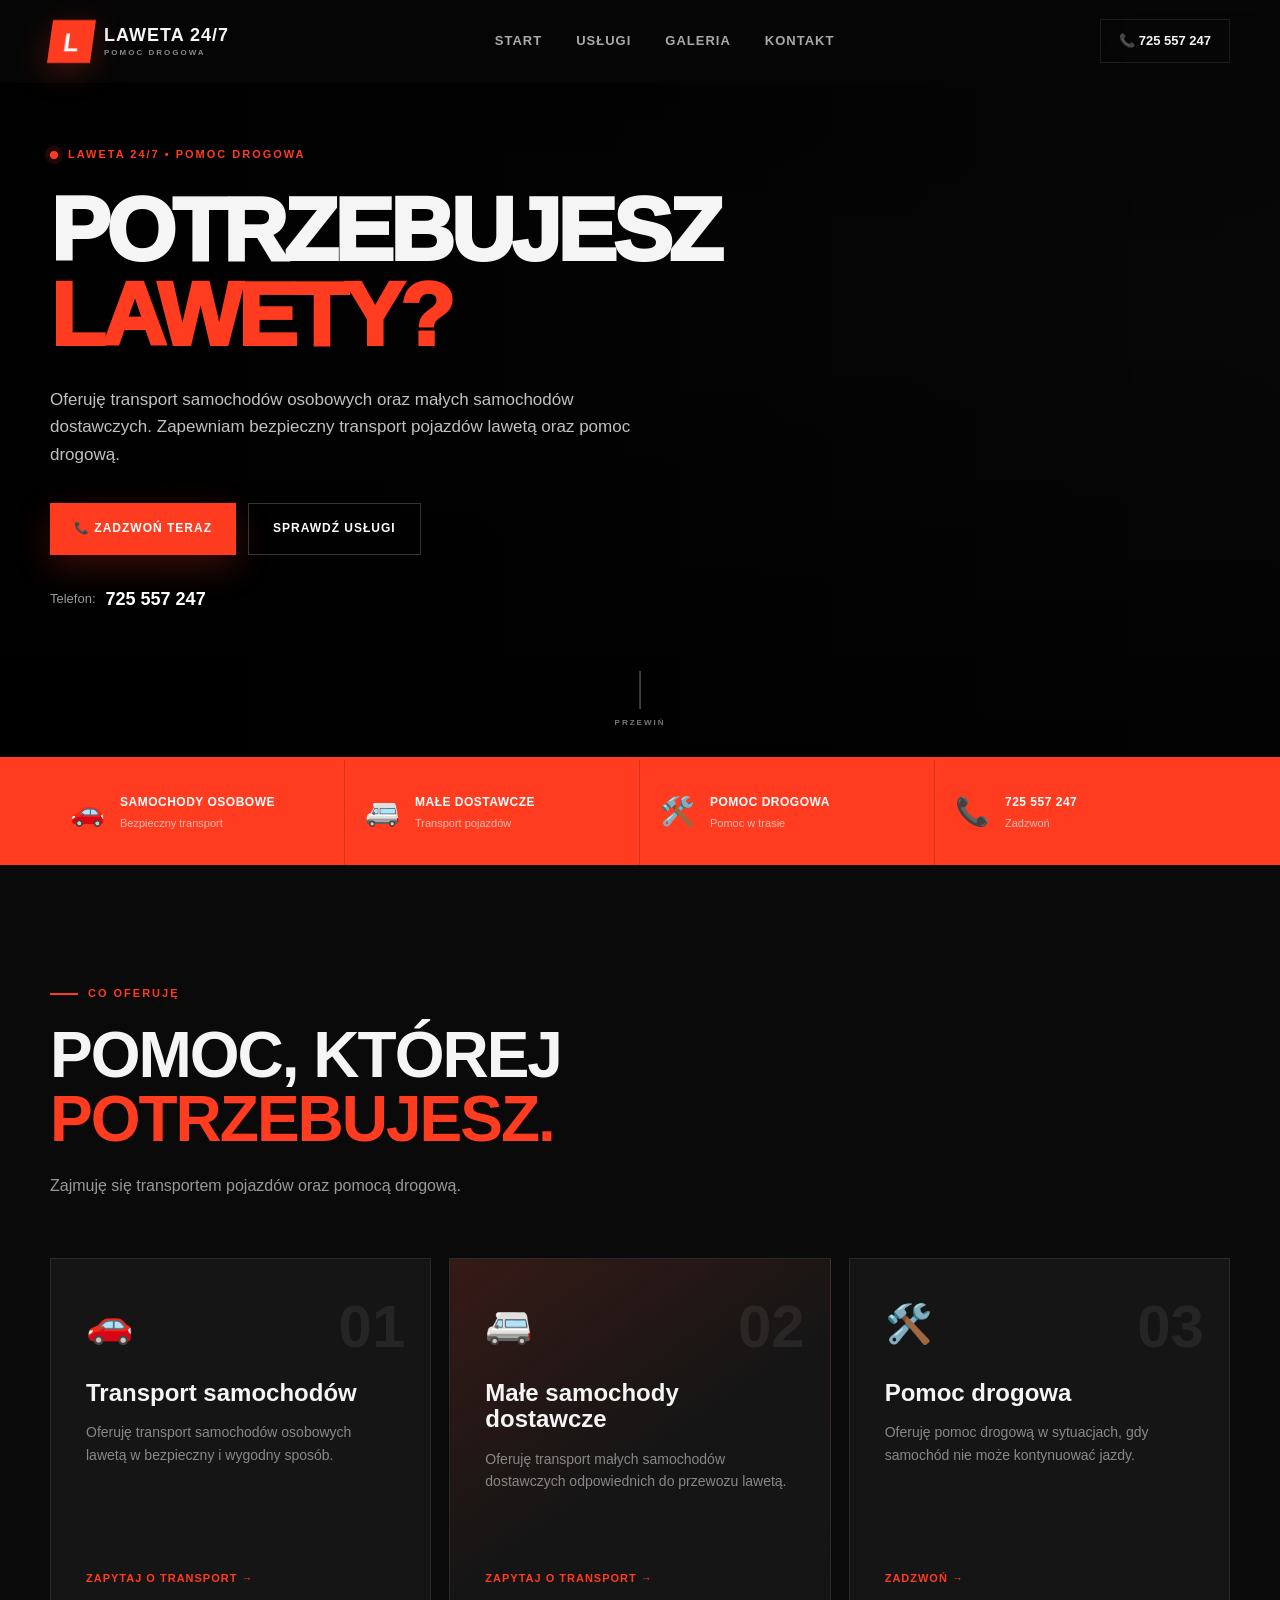
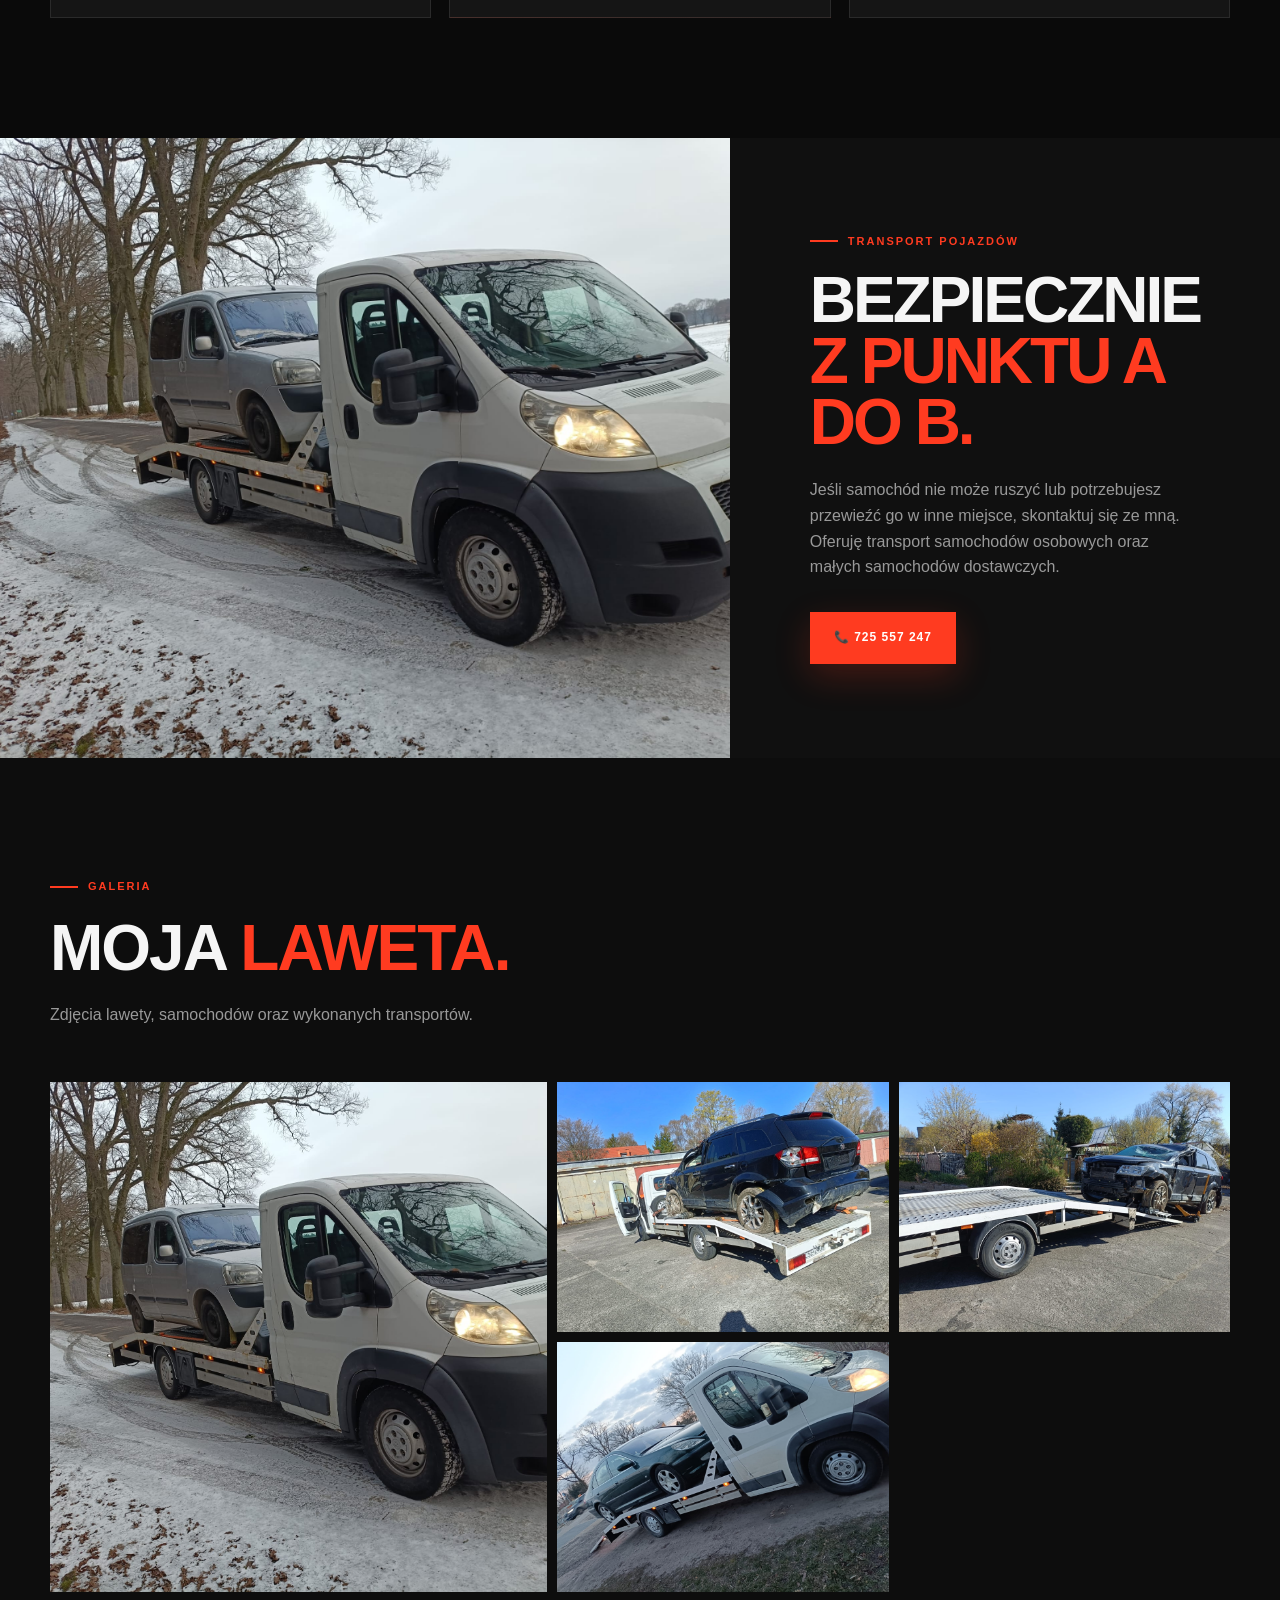
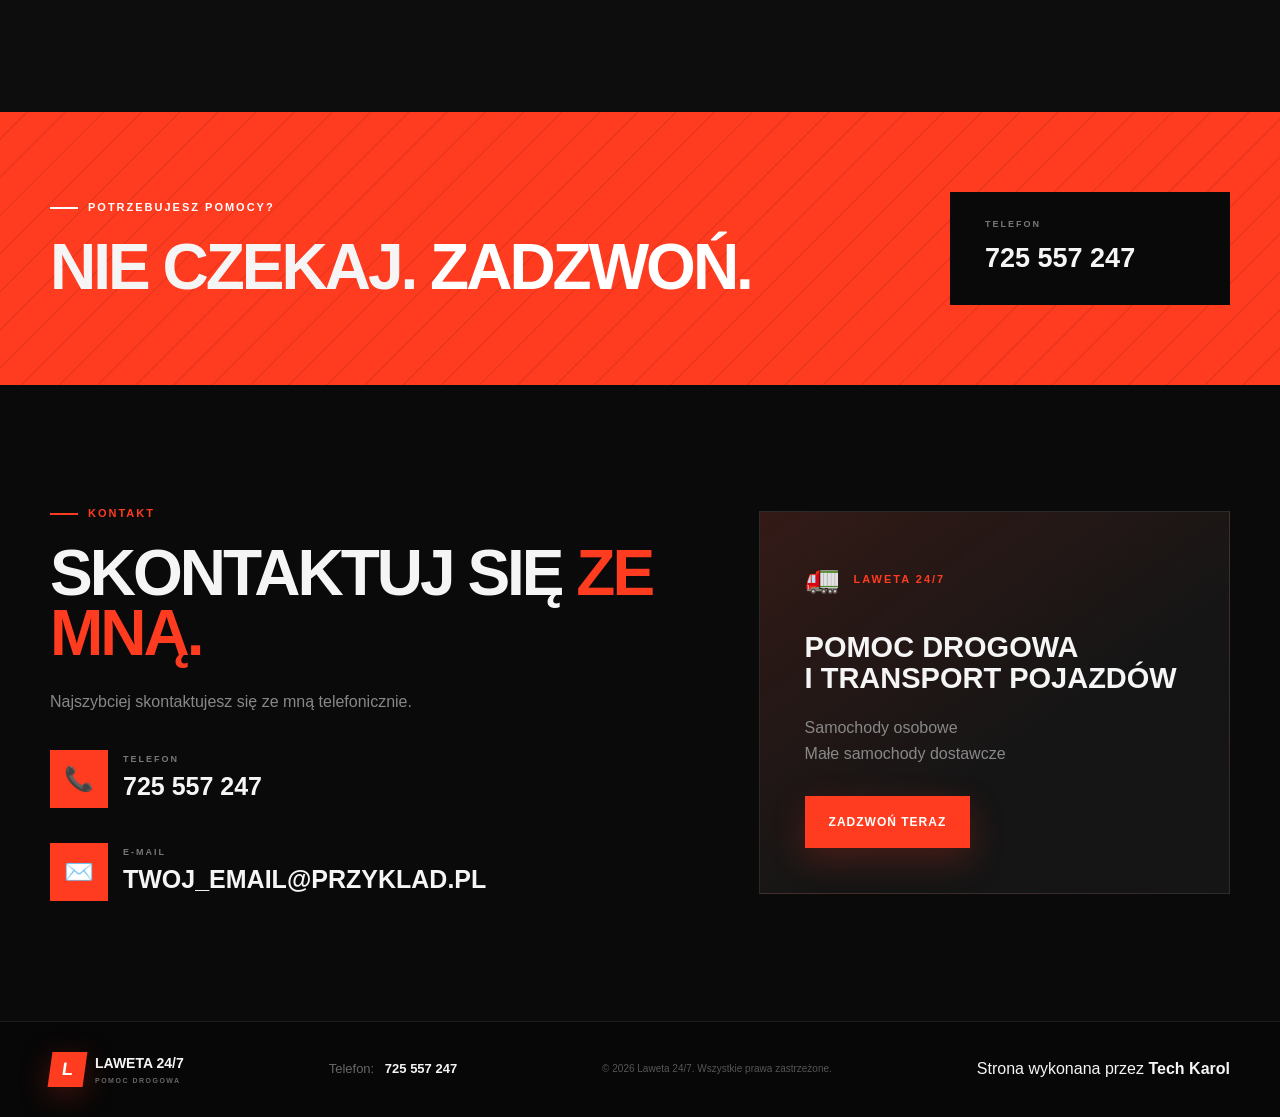
==== commit 86a24191: "Update image paths and footer content in index.html" ====
--- a/index.html
+++ b/index.html
@@ -103,7 +103,7 @@
         </a>
 
 
-        <!-- MOBILE MENU BUTTON -->
+        <!-- MOBILE MENU -->
 
         <button
             class="menu-toggle"
@@ -549,14 +549,12 @@
     <div class="photo-feature-image">
 
         <!--
-            TUTAJ WSTAW ZDJĘCIE LAWETY
-
-            Plik:
-            images/laweta-1.jpg
+            ZDJĘCIE:
+            Images/laweta-1.jpeg
         -->
 
         <img
-            src="images/laweta-1.jpg"
+            src="Images/laweta-1.jpeg"
             alt="Laweta 24/7 — transport pojazdów"
             loading="lazy"
         >
@@ -662,13 +660,13 @@
             <!-- ZDJĘCIE 1 -->
 
             <a
-                href="images/laweta-1.jpg"
+                href="Images/laweta-1.jpeg"
                 class="gallery-item gallery-large"
                 data-lightbox="gallery"
             >
 
                 <img
-                    src="images/laweta-1.jpg"
+                    src="Images/laweta-1.jpeg"
                     alt="Laweta — zdjęcie 1"
                     loading="lazy"
                 >
@@ -688,13 +686,13 @@
             <!-- ZDJĘCIE 2 -->
 
             <a
-                href="images/laweta-2.jpg"
+                href="Images/laweta-2.jpeg"
                 class="gallery-item"
                 data-lightbox="gallery"
             >
 
                 <img
-                    src="images/laweta-2.jpg"
+                    src="Images/laweta-2.jpeg"
                     alt="Laweta — zdjęcie 2"
                     loading="lazy"
                 >
@@ -714,13 +712,13 @@
             <!-- ZDJĘCIE 3 -->
 
             <a
-                href="images/laweta-3.jpg"
+                href="Images/laweta-3.jpeg"
                 class="gallery-item"
                 data-lightbox="gallery"
             >
 
                 <img
-                    src="images/laweta-3.jpg"
+                    src="Images/laweta-3.jpeg"
                     alt="Laweta — zdjęcie 3"
                     loading="lazy"
                 >
@@ -740,13 +738,13 @@
             <!-- ZDJĘCIE 4 -->
 
             <a
-                href="images/laweta-4.jpg"
+                href="Images/laweta-4.jpeg"
                 class="gallery-item"
                 data-lightbox="gallery"
             >
 
                 <img
-                    src="images/laweta-4.jpg"
+                    src="Images/laweta-4.jpeg"
                     alt="Laweta — zdjęcie 4"
                     loading="lazy"
                 >
@@ -896,13 +894,13 @@
 
 
 
-            <!-- EMAIL -->
+            <!-- ================= EMAIL ================= -->
 
             <!--
-                ============================================
-                ZMIEŃ "TWOJ_EMAIL@PRZYKLAD.PL"
-                NA PRAWDZIWY ADRES E-MAIL
-                ============================================
+                ZMIEŃ:
+                TWOJ_EMAIL@PRZYKLAD.PL
+
+                NA PRAWDZIWY ADRES E-MAIL.
             -->
 
             <a
@@ -1036,6 +1034,31 @@
                 725 557 247
 
             </a>
+
+        </div>
+
+
+
+        <div class="footer-copy">
+
+            ©
+            <span id="year"></span>
+
+            Laweta 24/7.
+            Wszystkie prawa zastrzeżone.
+
+        </div>
+
+
+
+        <!-- WYKONANIE STRONY -->
+
+        <div class="footer-author">
+
+            Strona wykonana przez
+            <strong>Tech Karol</strong>
+
+        </div>
 
 
     </div>
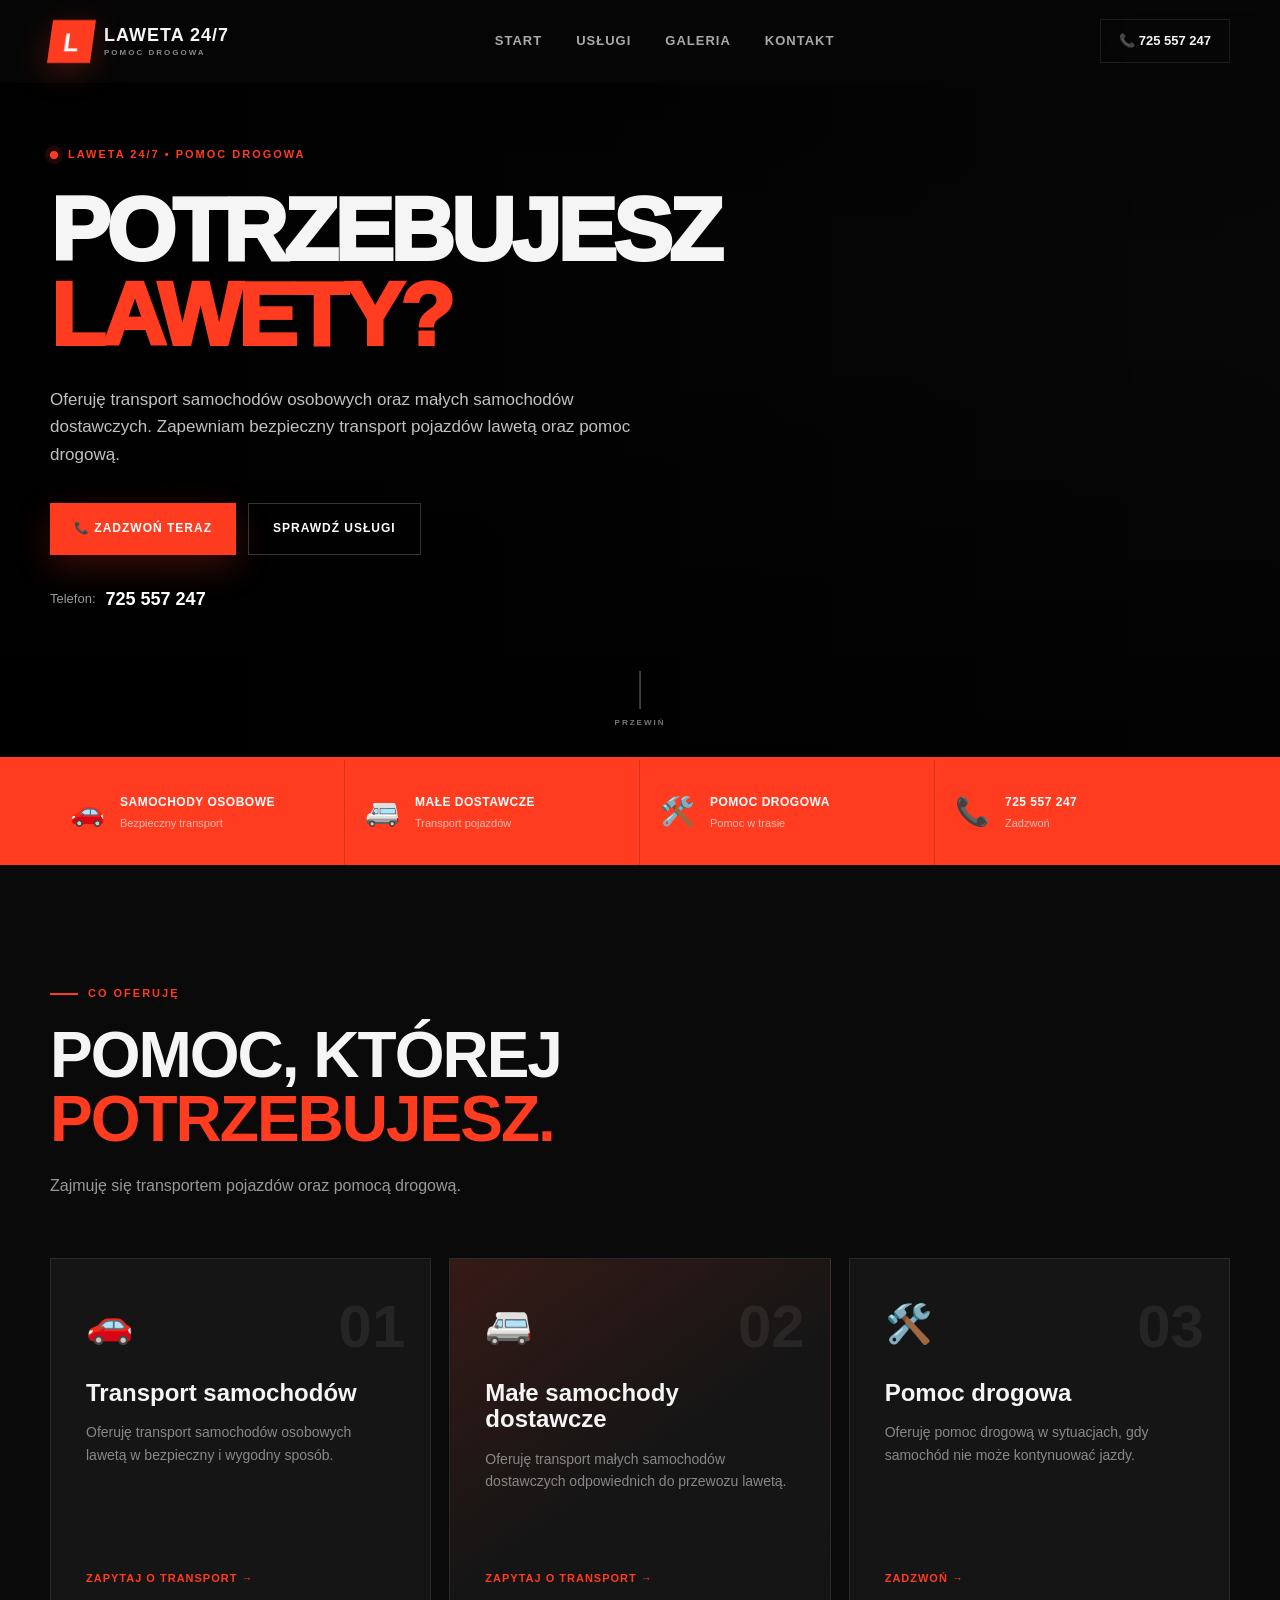
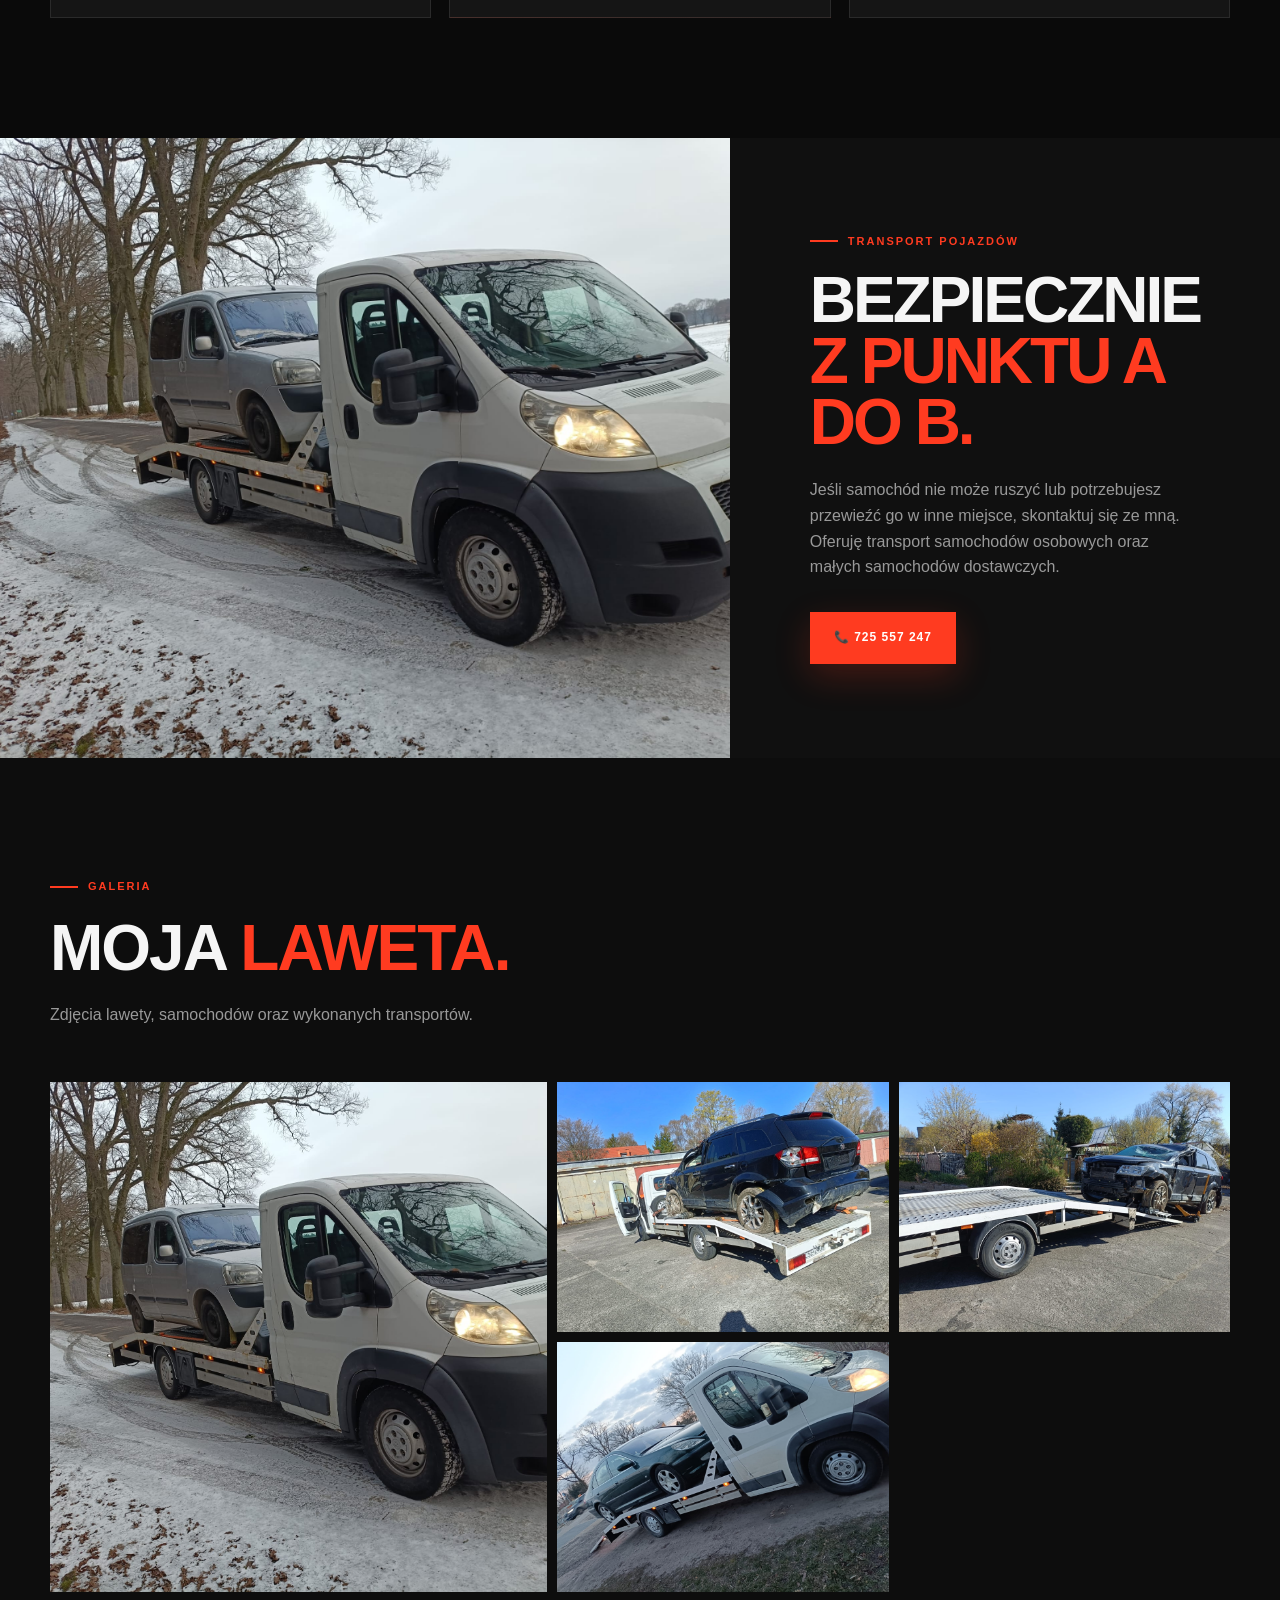
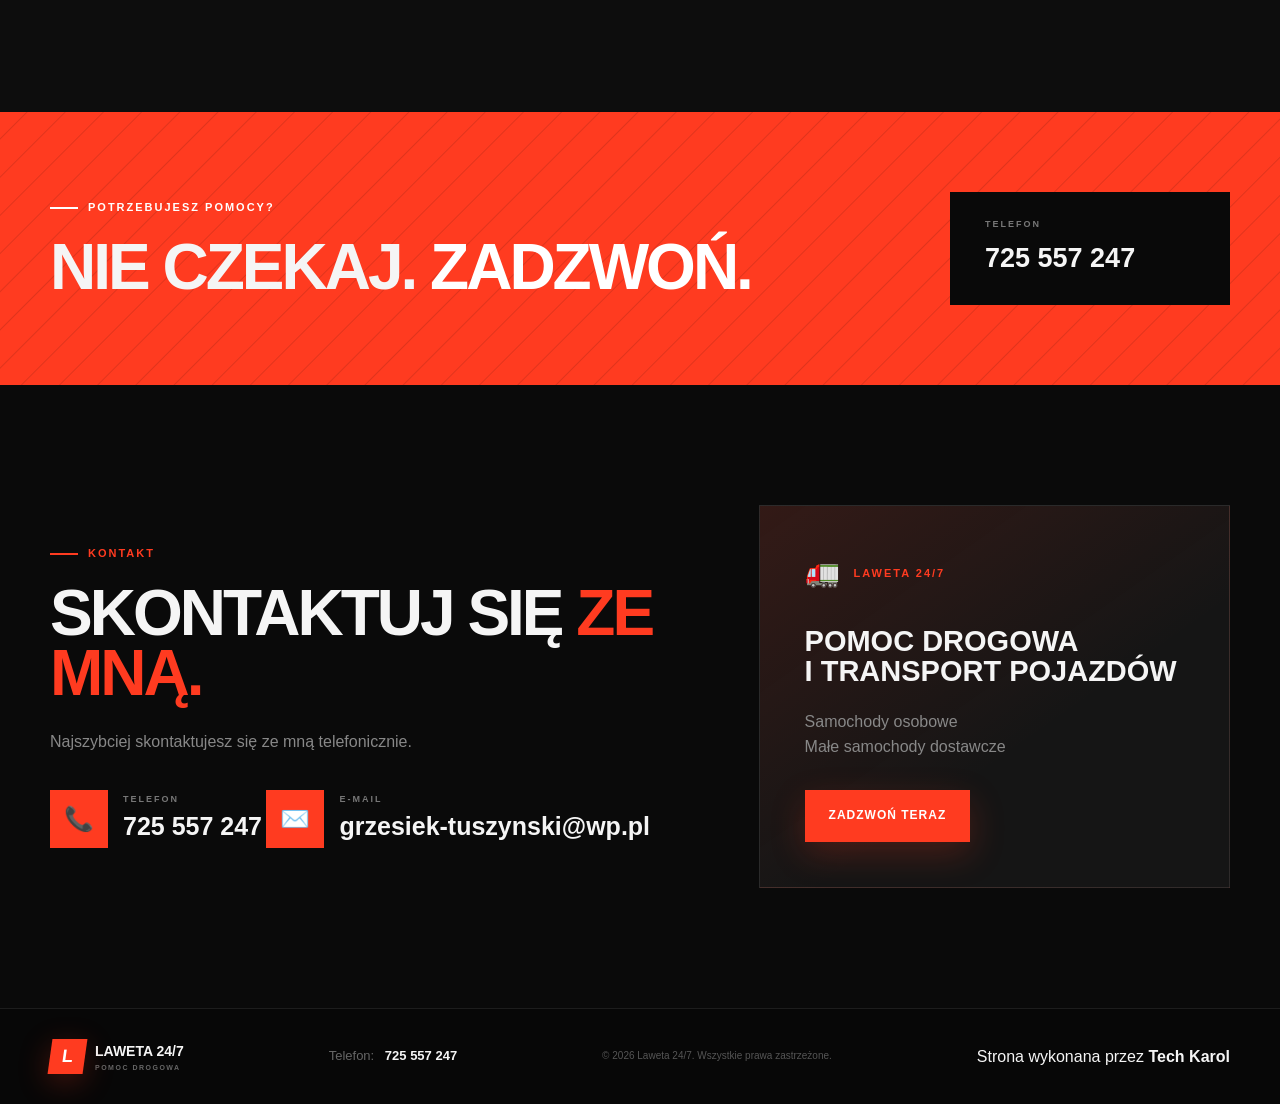
==== commit ec555de5: "Update email address in contact link" ====
--- a/index.html
+++ b/index.html
@@ -904,7 +904,7 @@
             -->
 
             <a
-                href="mailto:TWOJ_EMAIL@PRZYKLAD.PL"
+                href="mailto:grzesiek-tuszynski@wp.pl"
                 class="contact-number"
             >
 
@@ -919,7 +919,7 @@
                     </small>
 
                     <strong>
-                        TWOJ_EMAIL@PRZYKLAD.PL
+                        grzesiek-tuszynski@wp.pl
                     </strong>
 
                 </div>
